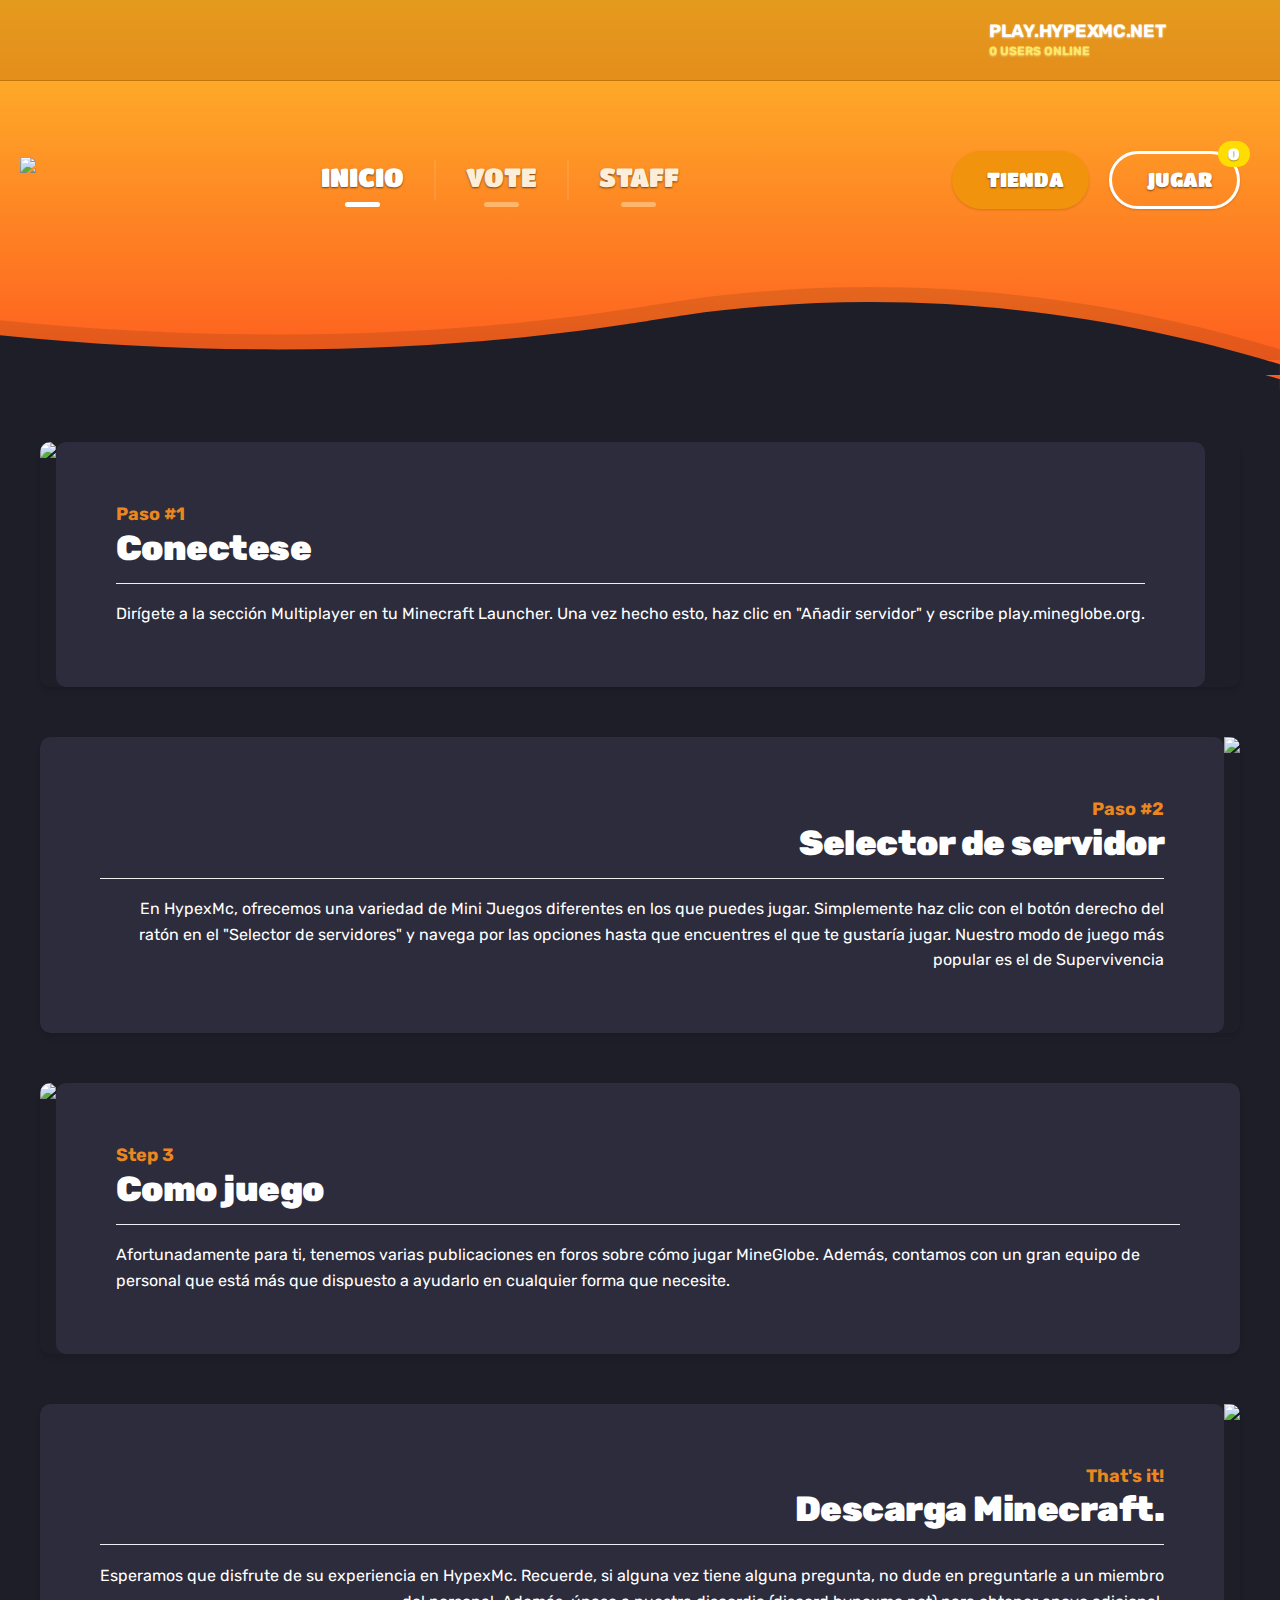
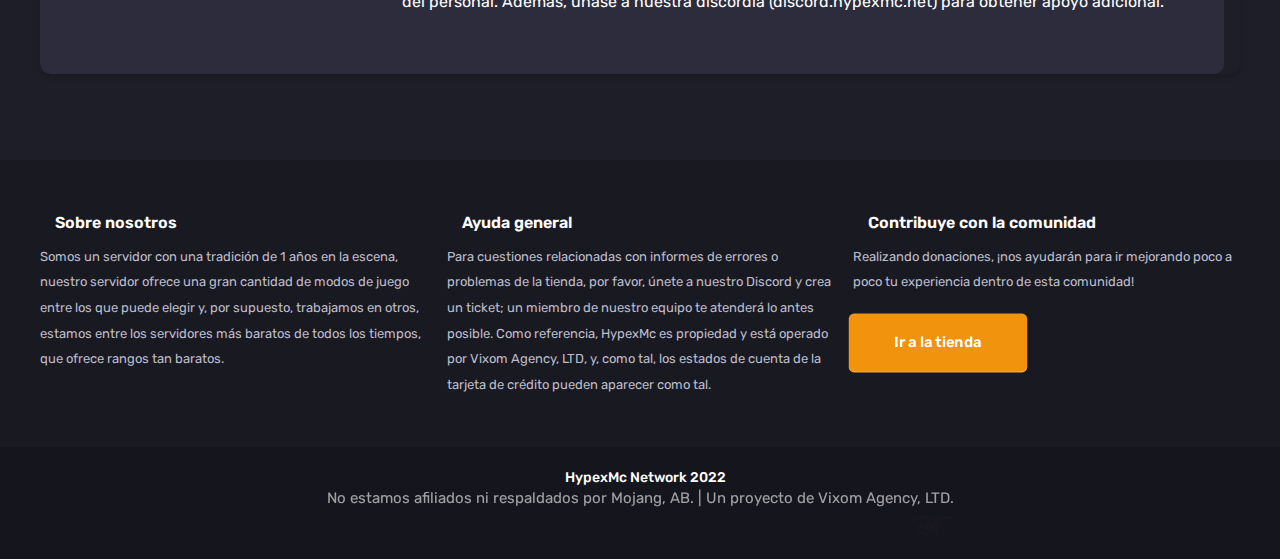
==== play/play.html @ 7eb39eec "Add files via upload" ====
<!DOCTYPE html>
<html lang="en">
<head>

    <title>Play</title>
    <meta charset="utf-8" />
    <meta http-equiv="X-UA-Compatible" content="IE=edge" />
    <meta name="HandheldFriendly" content="True" />
    <link rel="icon" href="https://mineglobe.org/favicon.png" type="image/png" />
    <meta name="viewport" content="width=device-width, initial-scale=1.0" />
    <link rel="preconnect" href="https://fonts.googleapis.com">
    <link rel="preconnect" href="https://fonts.gstatic.com" crossorigin>
    <link href="https://fonts.googleapis.com/css2?family=Titan+One&display=swap" rel="stylesheet">
    <link rel="stylesheet" href="https://cdnjs.cloudflare.com/ajax/libs/font-awesome/6.0.0-beta3/css/all.min.css" integrity="sha512-Fo3rlrZj/k7ujTnHg4CGR2D7kSs0v4LLanw2qksYuRlEzO+tcaEPQogQ0KaoGN26/zrn20ImR1DfuLWnOo7aBA==" crossorigin="anonymous" referrerpolicy="no-referrer" />
    <link href="https://fonts.googleapis.com/css2?family=Rubik:ital,wght@0,300;0,400;0,500;0,600;0,700;0,800;0,900;1,300;1,400;1,500;1,600;1,700;1,800;1,900&display=swap" rel="stylesheet">
    <link rel="stylesheet" href="https://cdnjs.cloudflare.com/ajax/libs/MaterialDesign-Webfont/6.4.95/css/materialdesignicons.min.css" integrity="sha512-RJM8wxxnhWj3XFj27wTSVh6GEPnKuRn4M7O8x/Rq5iCPwKn9UAZnsBLCvc/zS3LbKYD7h54X8GyS9fIxHJEhNw==" crossorigin="anonymous" referrerpolicy="no-referrer" />
    <link rel="stylesheet" type="text/css" href="/assets/built/screen.css?v=45f30f258a" />
    <link rel="stylesheet" type="text/css" href="/assets/built/theme.css?v=45f30f258a" />
    <link rel="icon" href="/favicon.png" type="image/png" />
    <link rel="canonical" href="https://mineglobe.org/play/" />
    <meta name="referrer" content="no-referrer-when-downgrade" />
    
    <meta property="og:site_name" content="MineGlobe" />
    <meta property="og:type" content="website" />
    <meta property="og:title" content="Play" />
    <meta property="og:description" content="Step 1             Connecting                              Head over to the Multiplayer section on your Minecraft Launcher. When done, click &#x27;Add Server&#x27; and type in play.mineglobe.org then click enter and you should in our hub!                                                                                      Step 2             Server Selector                              On MineGlobe, we offer a variety of different realms you can play on." />
    <meta property="og:url" content="https://mineglobe.org/play/" />
    <meta property="og:image" content="https://mineglobe.org/content/images/2021/12/Mineglobe-Christmas-DC-banner-1.jpg" />
    <meta property="article:published_time" content="2021-11-29T22:37:56.000Z" />
    <meta property="article:modified_time" content="2021-11-30T15:04:38.000Z" />
    <meta property="article:publisher" content="https://www.facebook.com/ghost" />
    <meta name="twitter:card" content="summary_large_image" />
    <meta name="twitter:title" content="Play" />
    <meta name="twitter:description" content="Step 1             Connecting                              Head over to the Multiplayer section on your Minecraft Launcher. When done, click &#x27;Add Server&#x27; and type in play.mineglobe.org then click enter and you should in our hub!                                                                                      Step 2             Server Selector                              On MineGlobe, we offer a variety of different realms you can play on." />
    <meta name="twitter:url" content="https://mineglobe.org/play/" />
    <meta name="twitter:image" content="https://mineglobe.org/content/images/2021/12/Mineglobe-Christmas-DC-banner.jpg" />
    <meta name="twitter:label1" content="Written by" />
    <meta name="twitter:data1" content="MineGlobe" />
    <meta name="twitter:site" content="@MineGlobeOrg" />
    <meta property="og:image:width" content="960" />
    <meta property="og:image:height" content="540" />
    
    <script type="application/ld+json">
{
    "@context": "https://schema.org",
    "@type": "Article",
    "publisher": {
        "@type": "Organization",
        "name": "MineGlobe",
        "url": "https://mineglobe.org/",
        "logo": {
            "@type": "ImageObject",
            "url": "https://mineglobe.org/content/images/2021/09/MineGlobe-1.png",
            "width": 60,
            "height": 60
        }
    },
    "author": {
        "@type": "Person",
        "name": "MineGlobe",
        "image": {
            "@type": "ImageObject",
            "url": "https://mineglobe.org/content/images/2021/09/MineGlobe-4.png",
            "width": 2000,
            "height": 2000
        },
        "url": "https://mineglobe.org/author/mineglobe/",
        "sameAs": []
    },
    "headline": "Play",
    "url": "https://mineglobe.org/play/",
    "datePublished": "2021-11-29T22:37:56.000Z",
    "dateModified": "2021-11-30T15:04:38.000Z",
    "description": " Step 1 Connecting\nHead over to the Multiplayer section on your Minecraft Launcher. When done,\nclick &#x27;Add Server&#x27; and type in play.mineglobe.org then click enter and you\nshould in our hub! \n\nStep 2 Server Selector\nOn MineGlobe, we offer a variety of different realms you can play on. Simple\nright click on the &#x27;Server Selector&#x27; and navigate the options till you find out\nwhich you would like to play. Our most popular gamemode is our Earth Survival -\nI highly recommend it! \n\nStep 3 How do I play\nLuc",
    "mainEntityOfPage": {
        "@type": "WebPage",
        "@id": "https://mineglobe.org/"
    }
}
    </script>

    <meta name="generator" content="Ghost 4.15" />
    <link rel="alternate" type="application/rss+xml" title="MineGlobe" href="https://mineglobe.org/rss/" />
    
    <style>
@media only screen and (max-width: 768px) {
    .gh-nav > .nav {
        padding: 0px !important;
    }

    .gh-curve {
        bottom: -4px !important;
    }
    .staff-wrap .staff-members {
        grid-template-columns: repeat(1,minmax(0,1fr))!important;
    }
    .vote-wrap {
        flex-direction: column!important;
    }
    .vote-left {
        width: 100%!important;
        margin-bottom: 20px!important;
    }
    .vote-alert {
        margin-bottom: 20px !important;
    }
    .vote-right {
        flex-direction: column!important;
    }
    .vote-alert {
        flex-basis: 0!important;
    }
    .vote-right > a {
        display: block!important;
        width: 100%!important;
        margin: 0px !important;
    }
}
.fab.fa-tiktok {
    font-size: 25px;
    position: relative;
    top: -2px;
}
.badge.manager {
    background: #f5392f !important;
}
.badge.owner {
    background: #af0000 !important;
}
.badge.helper {
    background: #f5392f !important;
}
.badge.developer {
    background: #0089bb !important;
}
.vote-alert {
    flex-basis: 100%;
    background: #0089bb14;
    padding: 25px;
    border-radius: 10px;
    color: #0089bb;
    font-weight: bold;
    font-size: 13px;
    box-shadow: 0 4px 6px -1px rgb(0 0 0 / 10%), 0 2px 4px -1px rgb(0 0 0 / 6%);
    margin-bottom: -30px;
    text-align: center;
    border: 2px solid #0089bb45 !important;
}
.vote-right {
    flex-wrap: wrap;
}
.vote-text {
    box-shadow: 0 4px 6px -1px rgb(0 0 0 / 10%), 0 2px 4px -1px rgb(0 0 0 / 6%);
}
.post-card-byline-content span a {
    color: black !important;
}
</style>
<!-- Global site tag (gtag.js) - Google Analytics -->
<script async src="https://www.googletagmanager.com/gtag/js?id=UA-158791694-1"></script>
<script>
  window.dataLayer = window.dataLayer || [];
  function gtag(){dataLayer.push(arguments);}
  gtag('js', new Date());

  gtag('config', 'UA-158791694-1');
</script><style>:root {--ghost-accent-color: #ffaa2b;}</style>
</head>
<body class="page-template page-play">
<div class="viewport">

    <header id="gh-header" class="gh-header">
        <div class="top-bar">
            <div class="inner">
                <div class="left socials">
                    <div id="copy" class="play-wrap" data-clipboard-text="play.mineglobe.org">
                        <i class="mdi mdi-minecraft"></i>
                        <div class="text">
                            <h1>PLAY.HYPEXMC.NET</h1>
                            <p><strong class="players">0</strong> USERS ONLINE</p>
                        </div>
                    </div>
                    <a href="https://twitter.com/MineGlobeOrg"><i class="mdi mdi-twitter"></i></a>
                    <a href="https://www.tiktok.com/@headedog"><i class="fab fa-tiktok"></i></a>
                </div>
            </div>
        </div>
        <nav class="gh-head-inner inner gh-container">
            <div class="gh-bottom">
                <div class="logo-wrap"><a href="/"><img class="floatIn" src="https://cdn.discordapp.com/attachments/915501580822933504/928827594579775539/xxxxx.png"></a></div>
                <div class="logo-spacer"></div>
                <div class="gh-nav">
                    <ul class="nav">
                        <li class="nav-home nav-current"><a href="https://hypexmc.net/">Inicio</a></li>
                        <li class="nav-vote"><a href="vote/vote.html">Vote</a></li>
                        <li class="nav-staff"><a href="staff/staff.html">Staff</a></li>
</ul>

                </div>
                <div class="gh-nav-extras">
                    <a href="https://store.mineglobe.org/" class="store"><i class="mdi mdi-cart"></i> TIENDA</a>
                    <a href="#" class="play"><i class="mdi mdi-motion-play"></i> JUGAR <span class="players">0</span></a>
                </div>
            </div>
        </nav>
        <div class="gh-curve otherother">
            <svg xmlns="http://www.w3.org/2000/svg" xmlns:xlink="http://www.w3.org/1999/xlink" version="1.1" id="Layer_1" x="0px" y="0px" viewBox="0 0 1920.9 109.4" style="enable-background:new 0 0 1920.9 109.4;" xml:space="preserve">
                <path id="XMLID_17_" d="M939.6,76.2c38.2,5.8,54.2,8.9,87.5,13.6c353.5,49.8,660.6-2.9,893.9-73.8l0-16H0v59.8  C386,20.8,701.5,40.2,939.6,76.2z"/>
            </svg>
        </div>
        <div class="gh-curve other">
            <svg xmlns="http://www.w3.org/2000/svg" xmlns:xlink="http://www.w3.org/1999/xlink" version="1.1" id="Layer_1" x="0px" y="0px" viewBox="0 0 1920.9 109.4" style="enable-background:new 0 0 1920.9 109.4;" xml:space="preserve">
                <path id="XMLID_17_" d="M939.6,76.2c38.2,5.8,54.2,8.9,87.5,13.6c353.5,49.8,660.6-2.9,893.9-73.8l0-16H0v59.8  C386,20.8,701.5,40.2,939.6,76.2z"/>
            </svg>
        </div>
        <div class="gh-curve">
            <svg xmlns="http://www.w3.org/2000/svg" xmlns:xlink="http://www.w3.org/1999/xlink" version="1.1" id="Layer_1" x="0px" y="0px" viewBox="0 0 1920.9 109.4" style="enable-background:new 0 0 1920.9 109.4;" xml:space="preserve">
                <path id="XMLID_17_" d="M939.6,76.2c38.2,5.8,54.2,8.9,87.5,13.6c353.5,49.8,660.6-2.9,893.9-73.8l0-16H0v59.8  C386,20.8,701.5,40.2,939.6,76.2z"/>
            </svg>
        </div>
    </header>

    <main>
        



<article class="article post no-image page">

    <header class="article-header gh-canvas">
    </header>

    <section class="gh-content gh-canvas">

        <h1 class="article-title">Play</h1>

        <!--kg-card-begin: html--><div class="step-wrap">
    <div class="step-section">
        <div class="step-image">
            <img src="https://cdn.vox-cdn.com/thumbor/_n1jODtU4MKAU6VJmMta_WK9BZA=/0x0:1920x1080/1200x675/filters:focal(807x387:1113x693)/cdn.vox-cdn.com/uploads/chorus_image/image/65650200/jbareham_191158_ply0958_decade_minecraft.0.jpg">
        </div>
        <div class="step-wrap">
            <strong>Paso #1</strong>
            <h1>Conectese</h1>
            <p>
                Dirígete a la sección Multiplayer en tu Minecraft Launcher. Una vez hecho esto, haz clic en "Añadir servidor" y escribe play.mineglobe.org.

            </p>
        </div>
    </div>
    <div class="step-section">
        <div class="step-image">
            <img src="https://cdn.vox-cdn.com/thumbor/_n1jODtU4MKAU6VJmMta_WK9BZA=/0x0:1920x1080/1200x675/filters:focal(807x387:1113x693)/cdn.vox-cdn.com/uploads/chorus_image/image/65650200/jbareham_191158_ply0958_decade_minecraft.0.jpg">
        </div>
        <div class="step-wrap">
            <strong>Paso #2</strong>
            <h1>Selector de servidor</h1>
            <p>
                En HypexMc, ofrecemos una variedad de Mini Juegos diferentes en los que puedes jugar. Simplemente haz clic con el botón derecho del ratón en el "Selector de servidores" y navega por las opciones hasta que encuentres el que te gustaría jugar. Nuestro modo de juego más popular es el de Supervivencia 

            </p>
        </div>
    </div>
    <div class="step-section">
        <div class="step-image">
            <img src="https://cdn.vox-cdn.com/thumbor/_n1jODtU4MKAU6VJmMta_WK9BZA=/0x0:1920x1080/1200x675/filters:focal(807x387:1113x693)/cdn.vox-cdn.com/uploads/chorus_image/image/65650200/jbareham_191158_ply0958_decade_minecraft.0.jpg">
        </div>
        <div class="step-wrap">
            <strong>Step 3</strong>
            <h1>Como juego</h1>
            <p>
                Afortunadamente para ti, tenemos varias publicaciones en foros sobre cómo jugar MineGlobe. Además, contamos con un gran equipo de personal que está más que dispuesto a ayudarlo en cualquier forma que necesite.

            </p>
        </div>
    </div>
    <div class="step-section">
        <div class="step-image">
            <img src="https://cdn.vox-cdn.com/thumbor/_n1jODtU4MKAU6VJmMta_WK9BZA=/0x0:1920x1080/1200x675/filters:focal(807x387:1113x693)/cdn.vox-cdn.com/uploads/chorus_image/image/65650200/jbareham_191158_ply0958_decade_minecraft.0.jpg">
        </div>
        <div class="step-wrap">
            <strong>That's it!</strong>
            <h1>Descarga Minecraft.</h1>
            <p>
                Esperamos que disfrute de su experiencia en HypexMc. Recuerde, si alguna vez tiene alguna pregunta, no dude en preguntarle a un miembro del personal. Además, únase a nuestra discordia (discord.hypexmc.net) para obtener apoyo adicional.

            </p>
        </div>
    </div>
</div><!--kg-card-end: html-->

    </section>

</article>


    </main>

    <div id="foot">
        <div class="footer-middle">
            <div class="inner">
                <div class="col">
                    <div class="col-title"><i class="fas fa-fish"></i>Sobre nosotros</div>
                    <div class="col-text">
                        Somos un servidor con una tradición de 1 años en la escena, nuestro servidor ofrece una gran cantidad de modos de juego entre los que puede elegir y, por supuesto, trabajamos en otros, estamos entre los servidores más baratos de todos los tiempos, que ofrece rangos tan baratos.
                    </div>
                </div>
                <div class="col">
                    <div class="col-title"><i class="far fa-life-ring"></i>Ayuda general</div>
                    <div class="col-text">
                        Para cuestiones relacionadas con informes de errores o problemas de la tienda, por favor, únete a nuestro Discord y crea un ticket; un miembro de nuestro equipo te atenderá lo antes posible. Como referencia, HypexMc es propiedad y está operado por Vixom Agency, LTD, y, como tal, los estados de cuenta de la tarjeta de crédito pueden aparecer como tal.
                    </div>
                </div>
                <div class="col">
                    <div class="col-title"><i class="fas fa-shopping-basket"></i>Contribuye con la comunidad</div>
                    <div class="col-text">
                        Realizando donaciones, ¡nos ayudarán para ir mejorando poco a poco tu experiencia dentro de esta comunidad!
                        <a class="col-btn" href="https://tienda.hypexmc.net/"><img src="">Ir a la tienda</a>
                    </div>
                </div>
            </div>
        </div>
        <div class="foot-bottom">
            <div class="inner">
                <div class="left">
                    <p><i class="far fa-copyright"></i> HypexMc Network 2022</p>
                    <small>
                        No estamos afiliados ni respaldados por Mojang, AB. | Un proyecto de Vixom Agency, LTD.
                    </small>
                    <section class="watermark">
                        <a href="https://benjdzn.com/"><span id="benj"><svg version="1.1" id="Layer_1" xmlns="http://www.w3.org/2000/svg" xmlns:xlink="http://www.w3.org/1999/xlink" x="0px" y="0px" viewBox="0 0 107.2 53.9" style="enable-background:new 0 0 107.2 53.9;" xml:space="preserve"><style type="text/css">.st0{fill:#231F20;}</style><g id="XMLID_2_"><path id="XMLID_7_" class="st0" d="M38.8,32.2c0.9-1.7,1.8-3.9,1.3-5.9c-0.5-1.7-2-2.6-3.7-2.9c0.8-0.4,1.6-0.9,2.4-1.4c2.8-1.8,5.4-3.8,7.9-6c2.3-2.1,5.1-4.6,5-7.9c-0.1-3.3-3-5.7-6.1-6.3c-3.4-0.8-7.2-0.3-10.6,0.2c-7.1,1.2-13.9,4-20.3,7.3c-3.2,1.6-6.4,3.4-9.2,5.7C3,16.9,0.2,20,0,23.3c-0.1,0.9,1.1,1.2,1.7,0.7c1-0.8,1.8-1.8,2.7-2.7c0.9-0.9,1.8-1.9,2.8-2.7c2.2-1.7,4.5-3.2,6.9-4.6c5.3-2.9,10.9-5.5,16.8-7.1c0.5-0.1,0.9-0.2,1.4-0.4c-0.5,0.9-1,1.8-1.3,2.6c-0.7,1.7-1.5,3.4-2.1,5.2c-1.3,3.6-2.5,7.2-3.5,10.8c0,0.2-0.1,0.3-0.1,0.5c-3.7,1.5-7.5,3.6-10.3,6.3c-0.9,0.9,0.2,2.1,1.3,1.6c2.2-1,4.3-2.1,6.5-3c0.4-0.2,0.9-0.4,1.3-0.5c-0.5,2-1,3.9-1.4,5.9c-0.4,1.8-0.8,3.7-1,5.5c-0.2,1.2-0.4,2.5-0.5,3.8c-0.5,0.4-1,0.7-1.5,1.1c-1.8,1.3-3.9,2.2-5.7,3.5c-0.6,0.4-0.2,1.3,0.5,1.1c2.5-0.6,5-1.8,7.3-3.1c0.2,0,0.3-0.1,0.4-0.2c1.1-0.7,2.2-1.3,3.3-2c3.5-2.3,6.8-5.1,9.6-8.3C36.4,35.7,37.8,34,38.8,32.2z M32.5,15.9c0.7-1.7,1.3-3.5,1.9-5.2c0.5-1.4,1.1-3.2,1.2-4.8c1.5-0.2,2.9-0.4,4.4-0.5c2.2-0.1,6.4-0.4,7.4,2.2c0.9,2.2-2.6,4.7-4,5.9c-2.1,1.9-4.3,3.7-6.7,5.3c-2.2,1.6-4.5,3-6.9,4.4C30.8,20.7,31.6,18.3,32.5,15.9z M25.1,42.1c-0.5,0.4-1,0.8-1.5,1.2c0.1-0.3,0.2-0.5,0.3-0.8c0.6-1.7,1.1-3.5,1.7-5.3c0.8-2.9,1.7-5.7,2.6-8.6c0.5-0.1,0.9-0.3,1.4-0.4c1.1-0.3,2.2-0.6,3.3-0.9c0.7-0.2,2.9-0.6,3.4,0.2c0.1,0.2-0.5,1.7-0.6,2.1c-0.4,1-1,2-1.6,2.8C31.6,36.1,28.4,39.3,25.1,42.1z"></path><path id="XMLID_4_" class="st0" d="M105.7,4.5c-0.2,0-0.4-0.1-0.6-0.1c0,0,0,0,0,0c0,0,0,0-0.1,0c-8-1-16-0.1-24,1.3c0.2-1.7,0.3-3.3,0.3-5c0-0.8-1.2-1-1.4-0.2c-0.5,1.9-1,3.8-1.5,5.6c-0.6,0.1-1.1,0.2-1.7,0.3c-4.7,0.9-9.5,2-14.3,2.1c-1.6,0-4.8,0.4-5.1-1.8c-0.2-1.9,1.7-3.6,2.9-4.8c0.3-0.3-0.1-0.8-0.5-0.6c-1.9,0.9-3.6,1.9-4.6,3.8c-0.8,1.7-0.7,3.8,0.6,5.2c1.7,1.9,4.8,2,7.1,2c2.8,0.1,5.6-0.4,8.4-0.8c1.9-0.3,3.9-0.7,5.8-1c-0.3,0.9-0.5,1.7-0.8,2.6c-1.3,4.3-2.9,8.5-4.3,12.8c-0.1,0.2-0.1,0.4-0.2,0.6c-0.1-0.5-0.1-1-0.3-1.5c-0.1-0.6-1-0.6-1.2,0c-0.2,0.6-0.3,1.3-0.5,1.9c-0.3,0.9-0.7,1.6-1.1,2.5c-0.5,0.9-0.9,2-1.7,2.7c-0.7,0.7-1.1,0.4-1.2-0.6c-0.1-1,0.3-2.2,0.5-3.1c1.2-4.2,3.4-8.1,4.2-12.5c0.2-1.1-0.5-2.4-1.8-2.3c-4.5,0.3-6.9,4.2-9.1,7.6c-0.2,0.4-0.5,0.7-0.7,1.1c0.6-1.9,1.2-3.8,1.7-5.6c0.6-2-2.5-3.4-3.5-1.5c-2.3,4.2-4.3,8.4-6.5,12.6c-0.5,1-3.7,7-5.5,5.9c1.7-1.8,3.1-3.9,4.3-6.1c1.2-2.3,3-5,3.2-7.6c0.3-3.2-3-5-5.7-3.6c-2.6,1.2-4.1,4.4-5.1,6.9c-1.1,2.6-1.7,5.7-1.4,8.6c0.1,1.1,0.4,2.3,1,3.3c-1,1-2.2,2-3.5,2.7c-0.5,0.3-0.1,1,0.4,0.8c1.4-0.6,2.7-1.4,3.9-2.3c0.6,0.6,1.2,1,2.1,1.3c2.4,0.7,4.7-0.9,6.2-2.7c0.6-0.7,1.2-1.4,1.7-2.2c-0.1,0.7-0.2,1.4-0.3,2.1c-0.1,0.9,0.8,1.7,1.6,1.8c1,0.1,1.7-0.4,2-1.3c1.6-3.7,3.9-7.3,6.1-10.7c1-1.6,2-3.2,3.2-4.7c0.3-0.3,0.5-0.6,0.8-0.9c-0.6,1.7-1.3,3.3-2,5c-1.1,2.7-2.5,6.3-1.7,9.3c0.9,3,4.4,4.1,6.6,1.7c0.1-0.2,0.3-0.3,0.4-0.5c-0.5,1.6-0.9,3.1-1.3,4.7c0,0,0-0.1-0.1-0.1c-2.3-4-6.8-3.1-10.3-1.6c-4.3,1.8-8.6,3.7-12.8,5.5c-1.6,0.7-3.6,1.6-5.4,0.9c-1.5-0.7-1.5-3.1-2-4.5c-0.4-0.9-1.4-1.1-2-0.3c-2.7,3.5-0.6,8.1,3.6,9.1c2.1,0.5,4.3,0,6.3-0.8c2.2-0.9,4.4-1.9,6.5-2.8c2.1-0.9,4.2-1.8,6.3-2.7c1.3-0.6,4-2.2,5.5-1.5c1.3,0.6,1.4,3.2,1.6,4.3c0.4,2.4,0.5,4.8,0.3,7.1c-0.1,1.1,1,2.1,2.1,2.1c1.3,0,2-1,2.2-2.1c1.1-8.7,3.8-17.1,6.3-25.5c1.6-5.3,3.2-10.8,4.2-16.3c3.1-0.5,6.1-1,9.2-1.4c-1.6,1.2-2.9,2.6-3.3,4.3c-0.2,0.8,0.6,1.9,1.5,1.5c1.4-0.5,2.5-1.5,3.8-2.2c1.3-0.8,2.8-1.6,4.3-2.1c2.9-1.2,6.1-1.6,9.2-1.4C107.5,8.9,108.1,4.8,105.7,4.5z M44.8,28c0.4-2.3,1.2-4.4,2.5-6.3c0.4-0.6,1.1-1.9,1.8-2.1c1-0.3,0.4,1.2,0.3,1.6c-0.6,2-1.4,4-2.3,5.9c-0.7,1.5-1.5,3-2.5,4.4C44.5,30.3,44.6,29,44.8,28z"></path><path id="XMLID_3_" class="st0" d="M77.3,32.4c-0.5,0-1,0.2-1.3,0.5c-0.3,0.3-0.6,0.8-0.6,1.3c0,0.5,0.2,1,0.5,1.3c0.4,0.3,0.8,0.5,1.3,0.6c0.5,0,1-0.2,1.3-0.5c0.3-0.3,0.6-0.8,0.6-1.3c0-0.5-0.2-1-0.5-1.3C78.3,32.7,77.8,32.4,77.3,32.4z"></path></g></svg></span></a>
                    </section>
                </div>
                <div class="right">
                    <small>Designed By</small>
                    <p><a href="https://benjdzn.com">Benj</a></p>
                </div>
                <div class="end">
                    <a href="https://alerium.io/" target="_blank">
                        <img src="https://i.imgur.com/We3MupK.png">
                    </a>
                </div>
            </div>
        </div>
    </div>

</div>


<script
    src="https://code.jquery.com/jquery-3.5.1.min.js"
    integrity="sha256-9/aliU8dGd2tb6OSsuzixeV4y/faTqgFtohetphbbj0="
    crossorigin="anonymous">
</script>
<script>
$(document).ready(function () {
setTimeout(function() { $('.logo-wrap img').removeClass('floatIn').addClass('float'); }, 1000);
    
    // Mobile Menu Trigger
    $('.gh-burger').click(function () {
        $('body').toggleClass('gh-head-open');
    });
    // FitVids - Makes video embeds responsive
    $(".gh-content").fitVids();
});
// @path-json can be an object or an array, the first will be loaded directly, the object from the array will be random selected
/* tsParticles.loadJSON(@dom-id, @path-json, @callback (optional)); */

tsParticles.load("tsparticles", { preset: "stars" });

             var server = 'play.mineglobe.org';
             var serverPort = '25565';
             var discord = '759857332749336597';
            !function(e){if("object"==typeof exports&&"undefined"!=typeof module)module.exports=e();else if("function"==typeof define&&define.amd)define([],e);else{var t;t="undefined"!=typeof window?window:"undefined"!=typeof global?global:"undefined"!=typeof self?self:this,t.Clipboard=e()}}(function(){var e,t,n;return function e(t,n,i){function o(a,c){if(!n[a]){if(!t[a]){var l="function"==typeof require&&require;if(!c&&l)return l(a,!0);if(r)return r(a,!0);var s=new Error("Cannot find module '"+a+"'");throw s.code="MODULE_NOT_FOUND",s}var u=n[a]={exports:{}};t[a][0].call(u.exports,function(e){var n=t[a][1][e];return o(n?n:e)},u,u.exports,e,t,n,i)}return n[a].exports}for(var r="function"==typeof require&&require,a=0;a<i.length;a++)o(i[a]);return o}({1:[function(e,t,n){function i(e,t){for(;e&&e!==document;){if(e.matches(t))return e;e=e.parentNode}}if(Element&&!Element.prototype.matches){var o=Element.prototype;o.matches=o.matchesSelector||o.mozMatchesSelector||o.msMatchesSelector||o.oMatchesSelector||o.webkitMatchesSelector}t.exports=i},{}],2:[function(e,t,n){function i(e,t,n,i,r){var a=o.apply(this,arguments);return e.addEventListener(n,a,r),{destroy:function(){e.removeEventListener(n,a,r)}}}function o(e,t,n,i){return function(n){n.delegateTarget=r(n.target,t),n.delegateTarget&&i.call(e,n)}}var r=e("./closest");t.exports=i},{"./closest":1}],3:[function(e,t,n){n.node=function(e){return void 0!==e&&e instanceof HTMLElement&&1===e.nodeType},n.nodeList=function(e){var t=Object.prototype.toString.call(e);return void 0!==e&&("[object NodeList]"===t||"[object HTMLCollection]"===t)&&"length"in e&&(0===e.length||n.node(e[0]))},n.string=function(e){return"string"==typeof e||e instanceof String},n.fn=function(e){var t=Object.prototype.toString.call(e);return"[object Function]"===t}},{}],4:[function(e,t,n){function i(e,t,n){if(!e&&!t&&!n)throw new Error("Missing required arguments");if(!c.string(t))throw new TypeError("Second argument must be a String");if(!c.fn(n))throw new TypeError("Third argument must be a Function");if(c.node(e))return o(e,t,n);if(c.nodeList(e))return r(e,t,n);if(c.string(e))return a(e,t,n);throw new TypeError("First argument must be a String, HTMLElement, HTMLCollection, or NodeList")}function o(e,t,n){return e.addEventListener(t,n),{destroy:function(){e.removeEventListener(t,n)}}}function r(e,t,n){return Array.prototype.forEach.call(e,function(e){e.addEventListener(t,n)}),{destroy:function(){Array.prototype.forEach.call(e,function(e){e.removeEventListener(t,n)})}}}function a(e,t,n){return l(document.body,e,t,n)}var c=e("./is"),l=e("delegate");t.exports=i},{"./is":3,delegate:2}],5:[function(e,t,n){function i(e){var t;if("SELECT"===e.nodeName)e.focus(),t=e.value;else if("INPUT"===e.nodeName||"TEXTAREA"===e.nodeName)e.focus(),e.setSelectionRange(0,e.value.length),t=e.value;else{e.hasAttribute("contenteditable")&&e.focus();var n=window.getSelection(),i=document.createRange();i.selectNodeContents(e),n.removeAllRanges(),n.addRange(i),t=n.toString()}return t}t.exports=i},{}],6:[function(e,t,n){function i(){}i.prototype={on:function(e,t,n){var i=this.e||(this.e={});return(i[e]||(i[e]=[])).push({fn:t,ctx:n}),this},once:function(e,t,n){function i(){o.off(e,i),t.apply(n,arguments)}var o=this;return i._=t,this.on(e,i,n)},emit:function(e){var t=[].slice.call(arguments,1),n=((this.e||(this.e={}))[e]||[]).slice(),i=0,o=n.length;for(i;i<o;i++)n[i].fn.apply(n[i].ctx,t);return this},off:function(e,t){var n=this.e||(this.e={}),i=n[e],o=[];if(i&&t)for(var r=0,a=i.length;r<a;r++)i[r].fn!==t&&i[r].fn._!==t&&o.push(i[r]);return o.length?n[e]=o:delete n[e],this}},t.exports=i},{}],7:[function(t,n,i){!function(o,r){if("function"==typeof e&&e.amd)e(["module","select"],r);else if("undefined"!=typeof i)r(n,t("select"));else{var a={exports:{}};r(a,o.select),o.clipboardAction=a.exports}}(this,function(e,t){"use strict";function n(e){return e&&e.__esModule?e:{default:e}}function i(e,t){if(!(e instanceof t))throw new TypeError("Cannot call a class as a function")}var o=n(t),r="function"==typeof Symbol&&"symbol"==typeof Symbol.iterator?function(e){return typeof e}:function(e){return e&&"function"==typeof Symbol&&e.constructor===Symbol&&e!==Symbol.prototype?"symbol":typeof e},a=function(){function e(e,t){for(var n=0;n<t.length;n++){var i=t[n];i.enumerable=i.enumerable||!1,i.configurable=!0,"value"in i&&(i.writable=!0),Object.defineProperty(e,i.key,i)}}return function(t,n,i){return n&&e(t.prototype,n),i&&e(t,i),t}}(),c=function(){function e(t){i(this,e),this.resolveOptions(t),this.initSelection()}return a(e,[{key:"resolveOptions",value:function e(){var t=arguments.length>0&&void 0!==arguments[0]?arguments[0]:{};this.action=t.action,this.emitter=t.emitter,this.target=t.target,this.text=t.text,this.trigger=t.trigger,this.selectedText=""}},{key:"initSelection",value:function e(){this.text?this.selectFake():this.target&&this.selectTarget()}},{key:"selectFake",value:function e(){var t=this,n="rtl"==document.documentElement.getAttribute("dir");this.removeFake(),this.fakeHandlerCallback=function(){return t.removeFake()},this.fakeHandler=document.body.addEventListener("click",this.fakeHandlerCallback)||!0,this.fakeElem=document.createElement("textarea"),this.fakeElem.style.fontSize="12pt",this.fakeElem.style.border="0",this.fakeElem.style.padding="0",this.fakeElem.style.margin="0",this.fakeElem.style.position="absolute",this.fakeElem.style[n?"right":"left"]="-9999px";var i=window.pageYOffset||document.documentElement.scrollTop;this.fakeElem.addEventListener("focus",window.scrollTo(0,i)),this.fakeElem.style.top=i+"px",this.fakeElem.setAttribute("readonly",""),this.fakeElem.value=this.text,document.body.appendChild(this.fakeElem),this.selectedText=(0,o.default)(this.fakeElem),this.copyText()}},{key:"removeFake",value:function e(){this.fakeHandler&&(document.body.removeEventListener("click",this.fakeHandlerCallback),this.fakeHandler=null,this.fakeHandlerCallback=null),this.fakeElem&&(document.body.removeChild(this.fakeElem),this.fakeElem=null)}},{key:"selectTarget",value:function e(){this.selectedText=(0,o.default)(this.target),this.copyText()}},{key:"copyText",value:function e(){var t=void 0;try{t=document.execCommand(this.action)}catch(e){t=!1}this.handleResult(t)}},{key:"handleResult",value:function e(t){this.emitter.emit(t?"success":"error",{action:this.action,text:this.selectedText,trigger:this.trigger,clearSelection:this.clearSelection.bind(this)})}},{key:"clearSelection",value:function e(){this.target&&this.target.blur(),window.getSelection().removeAllRanges()}},{key:"destroy",value:function e(){this.removeFake()}},{key:"action",set:function e(){var t=arguments.length>0&&void 0!==arguments[0]?arguments[0]:"copy";if(this._action=t,"copy"!==this._action&&"cut"!==this._action)throw new Error('Invalid "action" value, use either "copy" or "cut"')},get:function e(){return this._action}},{key:"target",set:function e(t){if(void 0!==t){if(!t||"object"!==("undefined"==typeof t?"undefined":r(t))||1!==t.nodeType)throw new Error('Invalid "target" value, use a valid Element');if("copy"===this.action&&t.hasAttribute("disabled"))throw new Error('Invalid "target" attribute. Please use "readonly" instead of "disabled" attribute');if("cut"===this.action&&(t.hasAttribute("readonly")||t.hasAttribute("disabled")))throw new Error('Invalid "target" attribute. You can\'t cut text from elements with "readonly" or "disabled" attributes');this._target=t}},get:function e(){return this._target}}]),e}();e.exports=c})},{select:5}],8:[function(t,n,i){!function(o,r){if("function"==typeof e&&e.amd)e(["module","./clipboard-action","tiny-emitter","good-listener"],r);else if("undefined"!=typeof i)r(n,t("./clipboard-action"),t("tiny-emitter"),t("good-listener"));else{var a={exports:{}};r(a,o.clipboardAction,o.tinyEmitter,o.goodListener),o.clipboard=a.exports}}(this,function(e,t,n,i){"use strict";function o(e){return e&&e.__esModule?e:{default:e}}function r(e,t){if(!(e instanceof t))throw new TypeError("Cannot call a class as a function")}function a(e,t){if(!e)throw new ReferenceError("this hasn't been initialised - super() hasn't been called");return!t||"object"!=typeof t&&"function"!=typeof t?e:t}function c(e,t){if("function"!=typeof t&&null!==t)throw new TypeError("Super expression must either be null or a function, not "+typeof t);e.prototype=Object.create(t&&t.prototype,{constructor:{value:e,enumerable:!1,writable:!0,configurable:!0}}),t&&(Object.setPrototypeOf?Object.setPrototypeOf(e,t):e.__proto__=t)}function l(e,t){var n="data-clipboard-"+e;if(t.hasAttribute(n))return t.getAttribute(n)}var s=o(t),u=o(n),f=o(i),d=function(){function e(e,t){for(var n=0;n<t.length;n++){var i=t[n];i.enumerable=i.enumerable||!1,i.configurable=!0,"value"in i&&(i.writable=!0),Object.defineProperty(e,i.key,i)}}return function(t,n,i){return n&&e(t.prototype,n),i&&e(t,i),t}}(),h=function(e){function t(e,n){r(this,t);var i=a(this,(t.__proto__||Object.getPrototypeOf(t)).call(this));return i.resolveOptions(n),i.listenClick(e),i}return c(t,e),d(t,[{key:"resolveOptions",value:function e(){var t=arguments.length>0&&void 0!==arguments[0]?arguments[0]:{};this.action="function"==typeof t.action?t.action:this.defaultAction,this.target="function"==typeof t.target?t.target:this.defaultTarget,this.text="function"==typeof t.text?t.text:this.defaultText}},{key:"listenClick",value:function e(t){var n=this;this.listener=(0,f.default)(t,"click",function(e){return n.onClick(e)})}},{key:"onClick",value:function e(t){var n=t.delegateTarget||t.currentTarget;this.clipboardAction&&(this.clipboardAction=null),this.clipboardAction=new s.default({action:this.action(n),target:this.target(n),text:this.text(n),trigger:n,emitter:this})}},{key:"defaultAction",value:function e(t){return l("action",t)}},{key:"defaultTarget",value:function e(t){var n=l("target",t);if(n)return document.querySelector(n)}},{key:"defaultText",value:function e(t){return l("text",t)}},{key:"destroy",value:function e(){this.listener.destroy(),this.clipboardAction&&(this.clipboardAction.destroy(),this.clipboardAction=null)}}]),t}(u.default);e.exports=h})},{"./clipboard-action":7,"good-listener":4,"tiny-emitter":6}]},{},[8])(8)});
            
            (function(){'use strict';var SyfaroAPI,MinecraftAPI,baseURL;baseURL='https://mcapi.us';SyfaroAPI=(function(){function SyfaroAPI(){}
            SyfaroAPI.prototype.queryString=function(params){var str,p;str=[];for(p in params){if(params[p]===undefined){continue}
            if(params.hasOwnProperty(p)){str.push(encodeURIComponent(p)+'='+encodeURIComponent(params[p]))}}
            return'?'+str.join('&')};SyfaroAPI.prototype.loadJSON=function(endpoint,params,callback){var xhr,url;if(typeof(params)==='function'){callback=params;params={}}
            params=this.queryString(params);url=baseURL+endpoint+params;xhr=new XMLHttpRequest();xhr.onerror=function(){callback(!0)};xhr.onload=function(){var data;try{data=JSON.parse(xhr.responseText)}catch(e){return callback(e)}
            if(data.status==='error'){return callback(data.error)}
            callback(undefined,data)};xhr.open('GET',url,!0);xhr.send()};return SyfaroAPI}());MinecraftAPI=(function(){var api;function MinecraftAPI(){}
            api=new SyfaroAPI();MinecraftAPI.prototype.getServerStatus=function(ip,options,callback){if(typeof(options)==='function'){callback=options;options={}}
            options.ip=ip;api.loadJSON('/server/status',options,callback)};MinecraftAPI.prototype.getServerStatus=MinecraftAPI.prototype.getServerStatus;MinecraftAPI.prototype.getServerQuery=function(ip,options,callback){if(typeof(options)==='function'){callback=options;options={}}
            options.ip=ip;api.loadJSON('/server/query',options,callback)};MinecraftAPI.prototype.getServerQuery=MinecraftAPI.prototype.getServerQuery;return MinecraftAPI}());window.MinecraftAPI=new MinecraftAPI()}());
            
            if (server) {
                var copy = new Clipboard('#copy'); copy.on('success', function(e) {
                    $('#copy h1').text('IP COPIED');
                    setTimeout(function() { 
                        $('#copy h1').text('PLAY.MINEGLOBE.ORG');
                    }, 2500);
            
                });
                function minecraft() { 
                    MinecraftAPI.getServerStatus(server, {port: serverPort}, function (err, status) {
                        if (err) {
                            $('#copy .players').text('0');
                        } else {
                            $('#copy .players').text(status.players.now);
                            $('.play .players').text(status.players.now);
                        }
                    });
                }; setTimeout(minecraft, 1500);
            }
            
            if (discord) {
                $.get('https://discordapp.com/api/guilds/'+discord+'/embed.json', function(e){
                    var players = e['presence_count'];
                    $('#discord .players').text(players);
                });
            }
</script>



</body>
</html>
---- assets/built/screen.css ----
a,abbr,acronym,address,applet,article,aside,audio,big,blockquote,body,canvas,caption,cite,code,dd,del,details,dfn,div,dl,dt,em,embed,fieldset,figcaption,figure,footer,form,h1,h2,h3,h4,h5,h6,header,hgroup,html,iframe,img,ins,kbd,label,legend,li,mark,menu,nav,object,ol,output,p,pre,q,ruby,s,samp,section,small,span,strike,strong,sub,summary,sup,table,tbody,td,tfoot,th,thead,time,tr,tt,ul,var,video{
	margin:0;
	padding:0;
	border:0;
	font:inherit;
	font-size:100%;
	vertical-align:baseline
}
body{
	line-height:1
}
ol,ul{
	list-style:none
}
blockquote,q{
	quotes:none
}
blockquote:after,blockquote:before,q:after,q:before{
	content:"";
	content:none
}
img{
	display:block;
	max-width:100%;
	height:auto
}
html{
	box-sizing:border-box;
	font-family:sans-serif;
	-ms-text-size-adjust:100%;
	-webkit-text-size-adjust:100%
}
*,:after,:before{
	box-sizing:inherit
}
a{
	background-color:transparent
}
a:active,a:hover{
	outline:0
}
b,strong{
	font-weight:700
}
dfn,em,i{
	font-style:italic
}
h1{
	margin:.67em 0;
	font-size:2em
}
small{
	font-size:80%
}
sub,sup{
	position:relative;
	font-size:75%;
	line-height:0;
	vertical-align:baseline
}
sup{
	top:-.5em
}
sub{
	bottom:-.25em
}
img{
	border:0
}
svg:not(:root){
	overflow:hidden
}
mark{
	background-color:#fdffb6
}
code,kbd,pre,samp{
	font-family:monospace,monospace;
	font-size:1em
}
button,input,optgroup,select,textarea{
	margin:0;
	color:inherit;
	font:inherit
}
button{
	overflow:visible;
	border:none
}
button,select{
	text-transform:none
}
button,html input[type=button],input[type=reset],input[type=submit]{
	cursor:pointer;
	-webkit-appearance:button
}
button[disabled],html input[disabled]{
	cursor:default
}
button::-moz-focus-inner,input::-moz-focus-inner{
	padding:0;
	border:0
}
input{
	line-height:normal
}
input:focus{
	outline:none
}
input[type=checkbox],input[type=radio]{
	box-sizing:border-box;
	padding:0
}
input[type=number]::-webkit-inner-spin-button,input[type=number]::-webkit-outer-spin-button{
	height:auto
}
input[type=search]{
	box-sizing:content-box;
	-webkit-appearance:textfield
}
input[type=search]::-webkit-search-cancel-button,input[type=search]::-webkit-search-decoration{
	-webkit-appearance:none
}
legend{
	padding:0;
	border:0
}
textarea{
	overflow:auto
}
table{
	border-spacing:0;
	border-collapse:collapse
}
td,th{
	padding:0
}
html{
	font-size:62.5%;
	-webkit-tap-highlight-color:rgba(0,0,0,0)
}
body{
	color:#ffffff;
	font-family:-apple-system,BlinkMacSystemFont,Segoe UI,Roboto,Oxygen,Ubuntu,Cantarell,Open Sans,Helvetica Neue,sans-serif;
	font-size:1.6rem;
	line-height:1.6em;
	font-weight:400;
	font-style:normal;
	letter-spacing:0;
	text-rendering:optimizeLegibility;
	background:#fff;
	-webkit-font-smoothing:antialiased;
	-moz-osx-font-smoothing:grayscale;
	-moz-font-feature-settings:"liga" on
}
::-moz-selection{
	text-shadow:none;
	background:#ffcc00
}
::selection{
	text-shadow:none;
	background:#ffcc00
}
hr{
	position:relative;
	display:block;
	width:100%;
	margin:2.5em 0 3.5em;
	padding:0;
	height:1px;
	border:0;
	border-top:1px solid #f0f0f0
}
audio,canvas,iframe,img,svg,video{
	vertical-align:middle
}
fieldset{
	margin:0;
	padding:0;
	border:0
}
textarea{
	resize:vertical
}
::not(.gh-content) blockquote,::not(.gh-content) dl,::not(.gh-content) ol,::not(.gh-content) p,::not(.gh-content) ul{
	margin:0 0 1.5em
}
ol,ul{
	padding-left:1.3em;
	padding-right:1.5em
}
ol ol,ol ul,ul ol,ul ul{
	margin:.5em 0 1em
}
ul{
	list-style:disc
}
ol{
	list-style:decimal
}
ol,ul{
	max-width:100%
}
li{
	padding-left:.3em;
	line-height:1.6em
}
li+li{
	margin-top:.5em
}
dt{
	float:left;
	margin:0 20px 0 0;
	width:120px;
	color:#daf2fd;
	font-weight:500;
	text-align:right
}
dd{
	margin:0 0 5px;
	text-align:left
}
blockquote{
	margin:1.5em 0;
	padding:0 1.6em;
	border-left:#daf2fd
}
blockquote p{
	margin:.8em 0;
	font-size:1.2em;
	font-weight:300
}
blockquote small{
	display:inline-block;
	margin:.8em 0 .8em 1.5em;
	font-size:.9em;
	opacity:.8
}
blockquote small:before{
	content:"\2014 \00A0"
}
blockquote cite{
	font-weight:700
}
blockquote cite a{
	font-weight:400
}
a{
	color:#15171a;
	text-decoration:none
}
h1,h2,h3,h4,h5,h6{
	margin-top:0;
	line-height:1.15;
	font-weight:600;
	text-rendering:optimizeLegibility;
	letter-spacing:-.01em
}
h1{
	margin:0 0 .5em;
	font-size:4.8rem;
	font-weight:700;
	letter-spacing:-.015em
}
@media (max-width:600px){
	h1{
		font-size:2.8rem
}
}
h2{
	margin:1.5em 0 .5em;
	font-size:2.8rem;
	font-weight:700
}
@media (max-width:600px){
	h2{
		font-size:2.3rem
}
}
h3{
	margin:1.5em 0 .5em;
	font-size:2.4rem;
	font-weight:600
}
@media (max-width:600px){
	h3{
		font-size:1.7rem
}
}
h4{
	font-size:2.2rem
}
h4,h5{
	margin:1.5em 0 .5em
}
h5{
	font-size:2rem
}
h6{
	margin:1.5em 0 .5em;
	font-size:1.8rem
}
:root{
	--color-green:#a4d037;
	--color-yellow:#ffaa2b;
	--color-red:#f05230;
	--color-darkgrey:#15171a;
	--color-midgrey:#738a94;
	--color-lightgrey:#c5d2d9;
	--color-wash:#e5eff5;
	--color-darkmode:#151719;
	--font-sans-serif:-apple-system,BlinkMacSystemFont,"Segoe UI","Roboto","Oxygen","Ubuntu","Cantarell","Fira Sans","Droid Sans","Helvetica Neue",sans-serif;
	--font-serif:Georgia,Times,serif;
	--font-mono:Menlo,Courier,monospace
}
.viewport{
	display:flex;
	flex-direction:column;
	min-height:100vh
}
.outer{
	position:relative;
	padding:0 4vmin
}
.inner{
	margin:0 auto;
	max-width:1200px;
	width:100%
}
.site-header{
	position:relative;
	color:#fff;
	background:var(--ghost-accent-color)
}
.site-header-cover{
	position:absolute;
	top:0;
	right:0;
	bottom:0;
	left:0;
	width:100%;
	height:100%;
	-o-object-fit:cover;
	object-fit:cover
}
.site-header-content{
	position:relative;
	z-index:100;
	display:flex;
	flex-direction:column;
	justify-content:center;
	align-items:center;
	padding:6vw 3vw;
	min-height:200px;
	max-height:340px;
	text-align:center
}
.site-title{
	z-index:10;
	margin:0 0 .15em;
	padding:0
}
.site-logo{
	max-height:55px
}
.site-header-content p{
	z-index:10;
	max-width:600px;
	margin:0 auto;
	line-height:1.2em;
	opacity:.8
}
@media (max-width:600px){
	.site-header-content p{
		max-width:80vmin;
		font-size:1.8rem
}
}
.site-home-header{
	position:relative;
	z-index:1000;
	overflow:hidden
}
.site-header-content{
	padding:18vmin 4vmin;
	font-size:2.5rem;
	font-weight:400
}
.gh-head,.site-header-content{
	color:#fff;
	background:var(--ghost-accent-color)
}
.gh-head{
	padding:1vmin 4vmin;
	font-size:1.6rem;
	line-height:1.3em
}
.gh-head a{
	color:inherit;
	text-decoration:none
}
.gh-head-inner{
	display:grid;
	grid-gap:2.5vmin;
	grid-template-columns:auto auto 1fr;
	grid-auto-flow:row dense
}
.gh-head-brand{
	display:flex;
	align-items:center;
	height:40px;
	max-width:200px;
	text-align:center;
	word-break:break-all
}
.gh-head-logo{
	display:block;
	padding:10px 0;
	font-weight:700;
	font-size:2rem;
	line-height:1.2em;
	letter-spacing:-.02em
}
.gh-head-logo img{
	max-height:26px
}
.gh-head-menu{
	display:flex;
	align-items:center;
	font-weight:500
}
.gh-head-menu .nav{
	display:inline-flex;
	flex-wrap:wrap;
	align-items:center;
	list-style:none;
	margin:0;
	padding:0
}
.gh-head-menu .nav li{
	margin:0 2.5vmin 0 0;
	padding:0
}
.gh-head-menu .nav a{
	display:inline-block;
	padding:5px 0;
	opacity:.8
}
.gh-head-menu .nav a:hover{
	opacity:1
}
.gh-head-actions{
	display:flex;
	list-style:none;
	text-align:right
}
.gh-head-actions,.gh-head-actions-list{
	justify-content:flex-end;
	align-items:center
}
.gh-head-actions-list{
	display:inline-flex;
	flex-wrap:wrap
}
.gh-head-actions-list a:not([class]){
	display:inline-block;
	margin:0 0 0 1.5vmin;
	padding:5px 0
}
.gh-social{
	margin:0 1.5vmin 0 0
}
.gh-social a{
	opacity:.8
}
.gh-social a+a{
	margin-left:.8rem
}
.gh-social a:hover{
	opacity:1
}
.gh-social svg{
	height:22px;
	width:22px;
	fill:#fff
}
.gh-social-facebook svg{
	height:20px;
	width:20px
}
a.gh-head-button{
	display:block;
	padding:8px 15px;
	color:var(--color-darkgrey);
	font-weight:500;
	letter-spacing:-.015em;
	font-size:1.5rem;
	line-height:1em;
	background:#fff;
	border-radius:30px
}
.gh-burger{
	position:relative;
	display:none;
	cursor:pointer
}
.gh-burger-box{
	position:relative;
	display:flex;
	align-items:center;
	justify-content:center;
	width:33px;
	height:33px
}
.gh-burger-inner{
	width:100%;
	height:100%
}
.gh-burger-box:before{
	transition:transform .3s cubic-bezier(.2,.6,.3,1),width .3s cubic-bezier(.2,.6,.3,1)
}
.gh-burger-box:before,.gh-burger-inner:after,.gh-burger-inner:before{
	position:absolute;
	display:block;
	top:0;
	left:0;
	bottom:0;
	margin:auto;
	content:"";
	width:100%;
	height:1px;
	background:currentcolor;
	will-change:transform,width
}
.gh-burger-inner:after,.gh-burger-inner:before{
	transition:transform .25s cubic-bezier(.2,.7,.3,1),width .25s cubic-bezier(.2,.7,.3,1)
}
.gh-burger-inner:before{
	transform:translatey(-6px)
}
.gh-burger-inner:after{
	transform:translatey(6px)
}
body:not(.gh-head-open) .gh-burger:hover .gh-burger-inner:before{
	transform:translatey(-8px)
}
body:not(.gh-head-open) .gh-burger:hover .gh-burger-inner:after{
	transform:translatey(8px)
}
.gh-head-open .gh-burger-box:before{
	width:0;
	transform:translatex(19px);
	transition:transform .2s cubic-bezier(.2,.7,.3,1),width .2s cubic-bezier(.2,.7,.3,1)
}
.gh-head-open .gh-burger-inner:before{
	width:26px;
	transform:translatex(6px) rotate(135deg)
}
.gh-head-open .gh-burger-inner:after{
	width:26px;
	transform:translatex(6px) rotate(-135deg)
}
@media (max-width:900px){
	.gh-burger{
		display:inline-block
}
	#gh-head{
		transition:all .4s ease-out;
		overflow:hidden
}
	#gh-head .gh-head-inner{
		height:100%;
		grid-template-columns:1fr
}
	#gh-head .gh-head-brand{
		position:relative;
		z-index:10;
		grid-column-start:auto;
		max-width:none;
		display:flex;
		align-items:center;
		justify-content:space-between;
		-webkit-user-select:none;
		-moz-user-select:none;
		-ms-user-select:none;
		user-select:none
}
	.home-template #gh-head .gh-head-brand{
		justify-content:flex-end
}
	#gh-head .gh-head-menu{
		align-self:center;
		display:flex;
		flex-direction:column;
		align-items:center;
		text-align:center;
		margin:0 0 10vh;
		font-weight:300;
		font-size:3.6rem;
		line-height:1.1em
}
	#gh-head .gh-head-menu .nav li{
		margin:5px 0
}
	#gh-head .gh-head-menu .nav a{
		padding:8px 0
}
	#gh-head .gh-head-menu .nav{
		display:flex;
		flex-direction:column;
		align-items:center
}
	#gh-head .gh-head-actions{
		padding:20px 0;
		justify-content:center;
		text-align:left
}
	#gh-head .gh-head-actions a{
		margin:0 10px
}
	#gh-head .gh-head-actions,#gh-head .gh-head-menu{
		display:none
}
	.gh-head-open{
		overflow:hidden;
		height:100vh
}
	.gh-head-open #gh-head{
		position:fixed;
		top:0;
		right:0;
		bottom:0;
		left:0;
		z-index:3999999;
		overflow-y:scroll
}
	.gh-head-open #gh-head .gh-head-inner{
		grid-template-rows:auto 1fr auto
}
	.gh-head-open #gh-head .gh-head-actions,.gh-head-open #gh-head .gh-head-menu{
		display:flex
}
}
@media (max-width:600px){
	#gh-head .gh-head-menu{
		font-size:6vmin
}
}
.home-template .gh-head{
	position:absolute;
	top:0;
	right:0;
	left:0;
	z-index:2000
}
.home-template .gh-head.has-cover{
	background:transparent
}
.home-template.gh-head-open .gh-head{
	background:var(--ghost-accent-color)
}
.home-template .gh-head-logo{
	display:none
}
.home-template .gh-head-menu{
	margin-left:-2.5vmin
}
.post-feed{
	position:relative;
	display:grid;
	grid-gap:4vmin;
	grid-template-columns:1fr 1fr 1fr;
	padding:4vmin 0
}
@media (max-width:1000px){
	.post-feed{
		grid-template-columns:1fr 1fr
}
}
@media (max-width:700px){
	.post-feed{
		grid-template-columns:1fr;
		grid-gap:40px
}
}
.post-card{
	position:relative;
	flex:1 1 301px;
	display:flex;
	flex-direction:column;
	min-height:220px;
	background-size:cover;
	word-break:break-word
}
.post-card-image-link{
	position:relative;
	display:block;
	overflow:hidden;
	border-radius:3px
}
.post-card-image{
	width:100%;
	height:200px;
	background:var(--color-lightgrey) no-repeat 50%;
	-o-object-fit:cover;
	object-fit:cover
}
.post-card-content-link {
    position: relative;
    display: block;
    color: #ffffff;
}
.post-card-content-link:hover{
	text-decoration:none
}
.post-card-header{
	margin:20px 0 0
}
.post-feed .no-image .post-card-content-link{
	padding:0
}
.no-image .post-card-header{
	margin-top:0
}
.post-card-primary-tag{
	margin:0 0 .2em;
	color:var(--ghost-accent-color);
	font-size:1.2rem;
	font-weight:500;
	letter-spacing:.2px;
	text-transform:uppercase
}
.post-card-title{
	margin:0 0 .4em;
	font-size:2.4rem;
	transition:color .2s ease-in-out
}
.no-image .post-card-title{
	margin-top:0
}
.post-card-content{
	flex-grow:1;
	display:flex;
	flex-direction:column
}
.post-card-excerpt{
	max-width:56em;
	color:#60757e
}
.post-card-excerpt p{
	margin-bottom:1em;
	display:-webkit-box;
	overflow-y:hidden;
	-webkit-line-clamp:3;
	-webkit-box-orient:vertical;
	word-break:break-word
}
.post-card-meta{
	display:flex;
	align-items:center;
	padding:0
}
.author-profile-image,.avatar-wrapper{
	display:block;
	width:100%;
	height:100%;
	background:#e4eaed;
	border-radius:100%;
	-o-object-fit:cover;
	object-fit:cover
}
.post-card-meta .avatar-wrapper,.post-card-meta .profile-image-wrapper{
	position:relative
}
.author-list{
	display:flex;
	flex-wrap:wrap;
	margin:0 0 0 4px;
	padding:0;
	list-style:none
}
.author-list-item{
	position:relative;
	flex-shrink:0;
	margin:0;
	padding:0
}
.static-avatar{
	display:block;
	overflow:hidden;
	margin:0 0 0 -6px;
	width:36px;
	height:36px;
	border-radius:100%;
	box-shadow:0 0 0 1px hsla(0,0%,100%,.2)
}
.post-card-byline-content{
	flex:1 1 50%;
	display:flex;
	flex-direction:column;
	margin:0 0 0 8px;
	color:#90a2aa;
	font-size:1.4rem;
	line-height:1.2em;
	font-weight:400
}
.post-card-byline-content span{
	margin:0
}
.post-card-byline-content a{
	color:#373c44;
	font-weight:600
}
.post-card-byline-date{
	font-size:1.3rem;
	line-height:1.5em
}
.post-card-byline-date .bull{
	display:inline-block;
	margin:0 2px;
	opacity:.6
}
.single-author-byline{
	display:flex;
	flex-direction:column;
	margin-left:5px;
	color:#5c7078;
	font-size:1.3rem;
	line-height:1.4em;
	font-weight:500
}
.single-author{
	display:flex;
	align-items:center
}
.single-author .static-avatar{
	margin-left:-2px
}
.single-author-name{
	display:inline-block
}
@media (min-width:1001px){
	.post-card-large{
		grid-column:1/span 3;
		display:grid;
		grid-gap:4vmin;
		grid-template-columns:1fr 1fr 1fr;
		min-height:280px;
		border-top:0
}
	.post-card-large:not(.no-image) .post-card-header{
		margin-top:0
}
	.post-card-large .post-card-image-link{
		position:relative;
		grid-column:1/span 2;
		margin-bottom:0;
		min-height:380px
}
	.post-card-large .post-card-image{
		position:absolute;
		width:100%;
		height:100%
}
	.post-card-large .post-card-content{
		justify-content:center
}
	.post-card-large .post-card-title{
		margin-top:0;
		font-size:3.2rem
}
	.post-card-large .post-card-excerpt p{
		margin-bottom:1.5em;
		font-size:1.7rem;
		line-height:1.55em;
		-webkit-line-clamp:8
}
}
@media (max-width:500px){
	.post-card-title{
		font-size:1.9rem
}
	.post-card-excerpt{
		font-size:1.6rem
}
}
.article{
	padding:8vmin 0;
	word-break:break-word
}
.article-header{
	padding:0 0 6vmin
}
.article-tag{
	display:flex;
	justify-content:flex-start;
	align-items:center;
	margin:0 0 .5rem;
	color:var(--color-midgrey);
	font-size:1.3rem;
	line-height:1.4em;
	letter-spacing:.02em;
	font-weight:600;
	text-transform:uppercase
}
.article-tag a{
	color:var(--ghost-accent-color)
}
.article-title{
	color:#0a0b0c
}
.article-excerpt{
	margin:0 0 1rem;
	font-size:2rem;
	line-height:1.4em;
	opacity:.6
}
.gh-canvas .article-image{
	grid-column:wide-start/wide-end;
	width:100%;
	margin:6vmin 0 0
}
.gh-canvas .article-image img{
	display:block;
	margin-left:auto;
	margin-right:auto;
	width:100%
}
@media (max-width:600px){
	.article-excerpt{
		font-size:1.8rem
}
}
.gh-canvas{
	display:grid;
	grid-template-columns:[full-start] minmax(4vmin,auto) [wide-start] minmax(auto,240px) [main-start] min(720px,calc(100% - 8vw)) [main-end] minmax(auto,240px) [wide-end] minmax(4vmin,auto) [full-end]
}
.gh-canvas>*{
	grid-column:main-start/main-end
}
.kg-width-wide{
	grid-column:wide-start/wide-end
}
.kg-width-full{
	grid-column:full-start/full-end
}
.kg-width-full img{
	width:100%
}
.gh-content>*+*{
	margin-top:4vmin;
	margin-bottom:0
}
.gh-content>[id]{
	margin:0;
	color:var(--color-darkgrey)
}
.gh-content>[id]:not(:first-child){
	margin:2em 0 0
}
.gh-content>[id]+*{
	margin-top:1.5rem!important
}
.gh-content>blockquote,.gh-content>hr{
	position:relative;
	margin-top:6vmin
}
.gh-content>blockquote+*,.gh-content>hr+*{
	margin-top:6vmin!important
}
.gh-content a{
	color:var(--ghost-accent-color);
	text-decoration:underline;
	word-break:break-word
}
.gh-content>blockquote,.gh-content>dl,.gh-content>ol,.gh-content>p,.gh-content>ul{
	font-family:var(--font-serif);
	font-weight:400;
	font-size:2.1rem;
	line-height:1.6em
}
.gh-content>dl,.gh-content>ol,.gh-content>ul{
	padding-left:1.9em
}
.gh-content>blockquote{
	position:relative;
	font-style:italic;
	padding:0
}
.gh-content>blockquote:before{
	content:"";
	position:absolute;
	left:-1.5em;
	top:0;
	bottom:0;
	width:.3rem;
	background:var(--ghost-accent-color)
}
.gh-content :not(pre)>code{
	vertical-align:middle;
	padding:.15em .4em;
	border:1px solid #e1eaef;
	font-weight:400!important;
	font-size:.9em;
	line-height:1em;
	color:#15171a;
	background:#f0f6f9;
	border-radius:.25em
}
.gh-content pre{
	overflow:auto;
	padding:16px 20px;
	color:var(--color-wash);
	font-size:1.4rem;
	line-height:1.5em;
	background:var(--color-darkgrey);
	border-radius:5px;
	box-shadow:0 2px 6px -2px rgba(0,0,0,.1),0 0 1px rgba(0,0,0,.4)
}
@media (max-width:650px){
	.gh-content blockquote,.gh-content dl,.gh-content ol,.gh-content p,.gh-content ul{
		font-size:1.7rem
}
	.gh-content blockquote:before{
		left:-4vmin
}
}
.gh-content .kg-card+:not(.kg-card),.gh-content :not(.kg-card):not([id])+.kg-card{
	margin-top:6vmin;
	margin-bottom:0
}
.kg-embed-card{
	display:flex;
	flex-direction:column;
	align-items:center;
	width:100%
}
.kg-image-card img{
	margin:auto
}
.kg-card figcaption{
	padding:1.5rem 1.5rem 0;
	text-align:center;
	color:rgba(0,0,0,.5);
	font-weight:600;
	font-size:1.3rem;
	line-height:1.4em
}
.kg-card figcaption strong{
	color:rgba(0,0,0,.8)
}
iframe.instagram-media{
	margin:6vmin auto 0!important
}
iframe.instagram-media+script+:not([id]){
	margin-top:6vmin
}
.kg-gallery-card+.kg-gallery-card,.kg-gallery-card+.kg-image-card,.kg-image-card+.kg-gallery-card{
	margin-top:.75em
}
.kg-gallery-card.kg-card-hascaption+.kg-gallery-card,.kg-gallery-card.kg-card-hascaption+.kg-image-card,.kg-image-card.kg-card-hascaption+.kg-gallery-card{
	margin-top:1.75em
}
.kg-gallery-container{
	position:relative
}
.kg-gallery-row{
	display:flex;
	flex-direction:row;
	justify-content:center
}
.kg-gallery-image img{
	display:block;
	margin:0;
	width:100%;
	height:100%
}
.kg-gallery-row:not(:first-of-type){
	margin:.75em 0 0
}
.kg-gallery-image:not(:first-of-type){
	margin:0 0 0 .75em
}
.kg-bookmark-card,.kg-bookmark-publisher{
	position:relative;
	width:100%
}
.kg-bookmark-container,.kg-bookmark-container:hover{
	display:flex;
	color:currentColor;
	font-family:var(--font-sans-serif);
	text-decoration:none!important;
	background:hsla(0,0%,100%,.6);
	border-radius:5px;
	box-shadow:0 2px 6px -2px rgba(0,0,0,.1),0 0 1px rgba(0,0,0,.4);
	overflow:hidden
}
.kg-bookmark-content{
	display:flex;
	flex-direction:column;
	flex-grow:1;
	flex-basis:100%;
	align-items:flex-start;
	justify-content:flex-start;
	padding:20px
}
.kg-bookmark-title{
	font-size:1.5rem;
	line-height:1.4em;
	font-weight:600;
	color:#15171a
}
.kg-bookmark-description{
	display:-webkit-box;
	font-size:1.4rem;
	line-height:1.5em;
	margin-top:3px;
	color:#626d79;
	font-weight:400;
	max-height:44px;
	overflow-y:hidden;
	-webkit-line-clamp:2;
	-webkit-box-orient:vertical
}
.kg-bookmark-metadata{
	display:flex;
	align-items:center;
	margin-top:22px;
	width:100%;
	color:#394047;
	font-size:1.4rem;
	font-weight:500
}
.kg-bookmark-icon{
	width:20px;
	height:20px;
	margin-right:6px
}
.kg-bookmark-author,.kg-bookmark-publisher{
	display:inline
}
.kg-bookmark-publisher{
	text-overflow:ellipsis;
	overflow:hidden;
	max-width:240px;
	white-space:nowrap;
	display:block;
	line-height:1.65em
}
.kg-bookmark-metadata>span:nth-of-type(2){
	color:#626d79;
	font-weight:400
}
.kg-bookmark-metadata>span:nth-of-type(2):before{
	content:"•";
	color:#394047;
	margin:0 6px
}
.kg-bookmark-thumbnail{
	position:relative;
	flex-grow:1;
	min-width:33%
}
.kg-bookmark-thumbnail img{
	width:100%;
	height:100%;
	-o-object-fit:cover;
	object-fit:cover;
	position:absolute;
	top:0;
	left:0;
	border-radius:0 4px 4px 0
}
.kg-width-full.kg-card-hascaption{
	display:grid;
	grid-template-columns:inherit
}
.kg-width-wide.kg-card-hascaption img{
	grid-column:wide-start/wide-end
}
.kg-width-full.kg-card-hascaption img{
	grid-column:1/-1
}
.kg-width-full.kg-card-hascaption figcaption{
	grid-column:main-start/main-end
}
.article-comments{
	margin:6vmin 0 0
}
.post-full-content table{
	display:inline-block;
	overflow-x:auto;
	margin:.5em 0 2.5em;
	max-width:100%;
	width:auto;
	border-spacing:0;
	border-collapse:collapse;
	font-family:var(--font-sans-serif);
	font-size:1.6rem;
	white-space:nowrap;
	vertical-align:top;
	-webkit-overflow-scrolling:touch;
	background:radial-gradient(ellipse at left,rgba(0,0,0,.2) 0,transparent 75%) 0,radial-gradient(ellipse at right,rgba(0,0,0,.2) 0,transparent 75%) 100%;
	background-attachment:scroll,scroll;
	background-size:10px 100%,10px 100%;
	background-repeat:no-repeat
}
.post-full-content table td:first-child{
	background-image:linear-gradient(90deg,#fff 50%,hsla(0,0%,100%,0));
	background-size:20px 100%;
	background-repeat:no-repeat
}
.post-full-content table td:last-child{
	background-image:linear-gradient(270deg,#fff 50%,hsla(0,0%,100%,0));
	background-position:100% 0;
	background-size:20px 100%;
	background-repeat:no-repeat
}
.post-full-content table th{
	color:var(--color-darkgrey);
	font-size:1.2rem;
	font-weight:700;
	letter-spacing:.2px;
	text-align:left;
	text-transform:uppercase;
	background-color:#f4f8fb
}
.post-full-content table td,.post-full-content table th{
	padding:6px 12px;
	border:1px solid #e2ecf3
}
.article-byline{
	display:flex;
	justify-content:space-between;
	margin:20px 0 0
}
.article-byline-content{
	flex-grow:1;
	display:flex;
	align-items:center
}
.article-byline-content .author-list{
	justify-content:flex-start;
	padding:0 12px 0 0
}
.article-byline-meta{
	color:#738a94;
	font-size:1.4rem;
	line-height:1.2em
}
.article-byline-meta h4{
	margin:0 0 3px;
	font-size:1.6rem
}
.article-byline-meta .bull{
	display:inline-block;
	margin:0 2px;
	opacity:.6
}
.author-avatar{
	display:block;
	overflow:hidden;
	margin:0 -4px;
	width:50px;
	height:50px;
	border:2px solid #fff;
	border-radius:100%;
	transition:all .5s cubic-bezier(.4,.01,.165,.99) .7s
}
.basic-info .avatar-wrapper{
	position:relative;
	margin:0;
	width:60px;
	height:60px;
	border:none;
	background:rgba(229,239,245,.1)
}
.basic-info .avatar-wrapper svg{
	margin:0;
	width:60px;
	height:60px;
	opacity:.15
}
.page-template .article-title{
	margin-bottom:0
}
.read-more-wrap{
	width:100%;
	padding:4vmin;
	margin:0 auto -40px;
	border-bottom:1px solid hsla(0,0%,100%,.1);
	background:#0a0b0c
}
.read-more{
	display:grid;
	grid-template-columns:1fr 1fr 1fr;
	grid-gap:4vmin
}
.read-more .post-card-title{
	color:#fff;
	opacity:.8
}
.read-more .post-card-excerpt{
	color:hsla(0,0%,100%,.6)
}
.read-more .post-card-byline-content a{
	color:#fff
}
@media (max-width:1000px){
	.read-more{
		grid-template-columns:1fr 1fr
}
	.read-more article:nth-child(3){
		display:none
}
}
@media (max-width:700px){
	.read-more{
		grid-template-columns:1fr
}
	.read-more article:nth-child(2){
		display:none
}
}
.author-template .posts{
	position:relative;
	height:100%;
	display:grid;
	grid-template-columns:200px 1fr 1fr;
	grid-gap:4vmin
}
.author-template .posts .post-feed{
	grid-column:2/4;
	grid-template-columns:1fr 1fr
}
.author-profile{
	padding:4vmin 0
}
.author-profile-content{
	height:auto;
	position:-webkit-sticky;
	position:sticky;
	top:4vmin;
	font-size:1.4rem;
	line-height:1.4em
}
.author-profile-pic{
	display:block;
	width:150px;
	height:150px;
	-o-object-fit:cover;
	object-fit:cover;
	margin:0 0 2rem;
	background:#e4eaed;
	border-radius:50%
}
.author-profile h1{
	margin:0 0 .3em;
	font-size:2rem
}
.author-profile p{
	margin:0 0 1.5em;
	color:#60757e
}
.author-profile-location{
	margin:0 0 1.5em;
	font-weight:700
}
.author-profile-social-link{
	display:block;
	padding:0 0 5px;
	font-size:1.3rem;
	color:#60757e;
	text-overflow:ellipsis;
	overflow:hidden;
	max-width:100%;
	white-space:nowrap
}
.author-profile-social-link:hover{
	color:var(--color-darkgrey)
}
@media (max-width:900px){
	.author-template .posts .post-feed{
		grid-template-columns:1fr
}
}
@media (max-width:650px){
	.author-template .posts{
		grid-template-columns:1fr;
		grid-gap:0
}
	.author-template .posts .post-feed{
		grid-column:1/auto
}
	.author-profile{
		padding-right:0
}
	.author-profile-content{
		display:flex;
		flex-direction:column;
		align-items:center;
		text-align:center
}
}
.tag-template .post-card-large .post-card-image-link{
	grid-column:2/span 2;
	order:2
}
.tag-template .post-card-large .post-card-content{
	order:1
}
.error-content{
	padding:14vw 4vw 6vw
}
.error-message{
	padding-bottom:10vw;
	text-align:center
}
.error-code{
	margin:0;
	color:var(--ghost-accent-color);
	font-size:12vw;
	line-height:1em;
	letter-spacing:-5px
}
.error-description{
	margin:0;
	color:var(--color-midgrey);
	font-size:3.2rem;
	line-height:1.3em;
	font-weight:400
}
.error-link{
	display:inline-block;
	margin-top:5px
}
@media (min-width:940px){
	.error-content .post-card{
		margin-bottom:0;
		padding-bottom:0;
		border-bottom:none
}
}
@media (max-width:800px){
	.error-content{
		padding-top:24vw
}
	.error-code{
		font-size:11.2rem
}
	.error-message{
		padding-bottom:16vw
}
	.error-description{
		margin:5px 0 0;
		font-size:1.8rem
}
}
@media (max-width:500px){
	.error-content{
		padding-top:28vw
}
	.error-message{
		padding-bottom:14vw
}
}
html.dark-mode body{
	color:hsla(0,0%,100%,.75);
	background:var(--color-darkmode)
}
html.dark-mode img{
	opacity:.9
}
html.dark-mode .post-card,html.dark-mode .post-card:hover{
	border-bottom-color:#282b2f
}
html.dark-mode .post-card-byline-content a{
	color:hsla(0,0%,100%,.75)
}
html.dark-mode .post-card-byline-content a:hover{
	color:#fff
}
html.dark-mode .post-card-image{
	background:var(--color-darkmode)
}
html.dark-mode .post-card-title{
	color:hsla(0,0%,100%,.85)
}
html.dark-mode .post-card-excerpt{
	color:#90a2aa
}
html.dark-mode .post-full-content{
	background:var(--color-darkmode)
}
html.dark-mode .article-title{
	color:hsla(0,0%,100%,.9)
}
html.dark-mode .article-excerpt{
	color:#90a2aa
}
html.dark-mode .post-full-image{
	background-color:#282b2f
}
html.dark-mode .article-byline{
	border-top-color:#383d43
}
html.dark-mode .article-byline-meta h4 a{
	color:hsla(0,0%,100%,.75)
}
html.dark-mode .article-byline-meta h4 a:hover{
	color:#fff
}
html.dark-mode .no-image .author-social-link a{
	color:hsla(0,0%,100%,.75)
}
html.dark-mode .gh-content h1,html.dark-mode .gh-content h2,html.dark-mode .gh-content h3,html.dark-mode .gh-content h4,html.dark-mode .gh-content h5,html.dark-mode .gh-content h6{
	color:hsla(0,0%,100%,.9)
}
html.dark-mode .gh-content pre{
	background:#030303
}
html.dark-mode .gh-content :not(pre)>code{
	background:#23262b;
	border-color:#282b2f;
	color:var(--color-wash)
}
html.dark-mode .post-full-content a{
	color:#fff;
	box-shadow:inset 0 -1px 0 #fff
}
html.dark-mode .post-full-content em,html.dark-mode .post-full-content strong{
	color:#fff
}
html.dark-mode .post-full-content code{
	color:#fff;
	background:#000
}
html.dark-mode hr{
	border-top-color:#282b2f
}
html.dark-mode .post-full-content hr:after{
	background:#282b2f;
	box-shadow:var(--color-darkmode) 0 0 0 5px
}
html.dark-mode .gh-content figcaption{
	color:hsla(0,0%,100%,.6)
}
html.dark-mode .post-full-content table td:first-child{
	background-image:linear-gradient(90deg,var(--color-darkmode) 50%,rgba(21,23,25,0))
}
html.dark-mode .post-full-content table td:last-child{
	background-image:linear-gradient(270deg,var(--color-darkmode) 50%,rgba(21,23,25,0))
}
html.dark-mode .post-full-content table th{
	color:hsla(0,0%,100%,.85);
	background-color:#282b2f
}
html.dark-mode .post-full-content table td,html.dark-mode .post-full-content table th{
	border:1px solid #282b2f
}
html.dark-mode .post-full-content .kg-bookmark-container,html.dark-mode .post-full-content .kg-bookmark-container:hover{
	color:hsla(0,0%,100%,.75);
	box-shadow:0 0 1px hsla(0,0%,100%,.9)
}
html.dark-mode .post-full-content input{
	color:#303a3e
}
html.dark-mode .kg-bookmark-title{
	color:#fff
}
html.dark-mode .kg-bookmark-description,html.dark-mode .kg-bookmark-metadata{
	color:hsla(0,0%,100%,.75)
}
html.dark-mode .site-archive-header .no-image{
	color:hsla(0,0%,100%,.9);
	background:var(--color-darkmode)
}
html.dark-mode .subscribe-form{
	border:none;
	background:linear-gradient(#070808,#0e0f11)
}
html.dark-mode .subscribe-form-title{
	color:hsla(0,0%,100%,.9)
}
html.dark-mode .subscribe-form p{
	color:hsla(0,0%,100%,.7)
}
html.dark-mode .subscribe-email{
	border-color:#23262a;
	color:hsla(0,0%,100%,.9);
	background:#1c1f21
}
html.dark-mode .subscribe-email:focus{
	border-color:#4f575e
}
html.dark-mode .subscribe-form button{
	opacity:.9
}
html.dark-mode .subscribe-form .error .message-error,html.dark-mode .subscribe-form .invalid .message-error{
	color:#ed694d
}
html.dark-mode .subscribe-form .success .message-success{
	color:#abcf51
}
/*# sourceMappingURL=screen.css.map */
.footer-cta{
	position:relative;
	padding:9vmin 4vmin 10vmin;
	color:#fff;
	text-align:center;
	background:var(--color-darkgrey)
}
.footer-cta h2{
	margin:0 0 30px;
	font-size:3.2rem
}
@media (max-width:600px){
	.footer-cta h2{
		font-size:2.65rem
}
}
.footer-cta-button{
	position:relative;
	display:inline-flex;
	align-items:center;
	justify-content:space-between;
	width:100%;
	max-width:500px;
	padding:5px 5px 5px 15px;
	font-size:1.8rem;
	color:var(--color-midgrey);
	background:#fff;
	border-radius:8px
}
.footer-cta-button span{
	display:inline-block;
	padding:10px 20px;
	color:#fff;
	font-weight:500;
	background:var(--ghost-accent-color);
	border-radius:5px
}
.site-footer{
	position:relative;
	margin:40px 0 0;
	padding:40px 4vmin 140px;
	color:#1e1e29;
	background:#0a0b0c
}
.site-footer .inner{
	display:grid;
	grid-gap:40px;
	grid-template-columns:auto 1fr auto;
	color:hsla(0,0%,100%,.7);
	font-size:1.3rem
}
.site-footer .copyright a{
	color:#1e1e29;
	letter-spacing:-.015em;
	font-weight:500
}
.site-footer a{
	color:hsla(0,0%,100%,.7)
}
.site-footer a:hover{
	color:#1e1e29;
	text-decoration:none
}
.site-footer-nav ul{
	display:flex;
	justify-content:center;
	flex-wrap:wrap;
	margin:0 0 20px;
	padding:0;
	list-style:none
}
.site-footer-nav li{
	display:inline-flex;
	align-items:center;
	padding:0;
	margin:0;
	line-height:2em
}
.site-footer-nav a{
	position:relative;
	display:inline-flex;
	align-items:center;
	margin-left:10px
}
.site-footer-nav li:not(:first-child) a:before{
	content:"";
	display:block;
	width:2px;
	height:2px;
	margin:0 10px 0 0;
	background:#1e1e29;
	border-radius:100%
}
@media (max-width:800px){
	.site-footer .inner{
		max-width:500px;
		grid-template-columns:1fr;
		grid-gap:0;
		text-align:center
}
	.site-footer .copyright,.site-footer .copyright a{
		color:#1e1e29;
		font-size:1.5rem
}
}
.col-title {
    margin-bottom: 8px;
    font-family: 'Rubik', sans-serif;
    font-weight: 600 !important;
    font-size: 16px;
}
img {
    display: block;
    max-width: 100%;
    height: auto;
}
---- assets/built/theme.css ----
a.portal-button {
    display: flex;
    background: #f2930d;
    position: fixed;
    right: 20px;
    bottom: 20px;
    z-index: 50;
    border-radius: 40px;
    align-items: center;
    color: #fff;
    font-size: 15px;
    padding: 18px 15px;
    -moz-column-gap: 10px;
    column-gap: 10px;
}
.page-template .article-header {
    display: none !important;
}
.gh-canvas>* {
    grid-column: wide-start/wide-end;
}
.page-template .page {
    padding: 4vmin 0;
}

.page-template  .article-title {
    display: none;
}
.step-section {
    display: flex;
    border-radius: 10px;
    overflow: hidden;
    box-shadow: 0 4px 6px -1px rgb(0 0 0 / 10%), 0 2px 4px -1px rgb(0 0 0 / 6%);
    margin-bottom: 50px;
}

.step-wrap .step-wrap {
    background: #2c2c3c;
    border-radius: 10px;
    padding: 60px;
}
#copy,#discord {
    cursor: pointer;
}
.step-section:nth-child(even) .step-image {
    order: 5;
}

.step-wrap .step-wrap strong {
    margin-bottom: 10px;
    font-size: 18px;
    color: #eb871e;
}

.step-wrap .step-wrap h1 {
    font-weight: 900;
    font-size: 35px;
    border-bottom: 1px solid #efefef;
    padding-bottom: 15px;
}

.step-section:nth-child(even) {
    text-align: right;
}
.staff-members {
    grid-template-columns: repeat(4,minmax(0,1fr))!important;
    display: grid!important;
    gap: 24px;
    margin-bottom: 25px;
}

.gh-canvas > div {
    grid-column: wide-start/wide-end;
}

.staff-member {
    background: #2c2c3c;
    box-shadow: 0 4px 6px -1px rgb(0 0 0 / 10%), 0 2px 4px -1px rgb(0 0 0 / 6%);
    border-radius: 8px;
    overflow: hidden;
    text-align: center;
}

.staff-member > .name {
    background: #2c2c3c;
    padding: 20px;
    border-top: 1px solid #2c2c3c !important;
    text-align: center;
}
.staff-wrap {
    margin-top: 0px !important;
}
.vote-wrap {
    display: flex;
    margin-top: 0px;
    width: 100%;
}
.vote-right {
    display: flex;
    align-items: center;
    flex: 1;
}

.vote-right .vote-text {
    background: #f2930d;
    padding: 20px;
    color: white !important;
    border-radius: 8px;
    margin-bottom: 8px;
    font-weight: 800;
    font-size: 21px;
}

.vote-right > a {
    flex: 1;
    margin-right: 20px;
    text-align: center;
    text-decoration: none;
}

.vote-right > a:last-child {
    margin-right: 0px !important;
}

.vote-small {
    text-transform: uppercase;
    font-size: 12px;
    font-weight: bold;
    letter-spacing: 2px;
    color: #2c2c3c;
}
.vote-left {
    background: #2c2c3c;
    box-shadow: 0 4px 6px -1px rgb(0 0 0 / 10%), 0 2px 4px -1px rgb(0 0 0 / 6%);
    border-radius: 10px;
    width: 40%;
    padding: 50px;
    text-align: center;
    margin-right: 40px;
}

.vote-left h2 {
    margin: 0px;
    font-size: 45px;
    font-weight: 800;
    margin-bottom: 30px;
    position: relative;
}

.vote-left p {
    font-weight: 500;
    color: grey;
    font-size: 16px;
}

.vote-left h2:after {
    content: "";
    display: block;
    position: absolute;
    left: 0;
    right: 0;
    height: 6px;
    background: #ffb56a;
    width: 40px;
    margin: 0 auto;
    bottom: -13px;
    border-radius: 100px;
}
.badge {
    background: #262626 !important;
    padding: 6px 14px;
    border-radius: 8px;
    font-weight: bold;
    color: #ffffff;
    margin-top: 4px;
    font-size: 14px;
    display: inline-block;
    min-width: 100px;
}
.badge.owner {
    background: #db1e15 !important;
}
.rule-title {
    margin-top: 0px !important;
}
.badge.admin {
    background: #db1e15 !important;
}
.rules-section {
    background: #fff;
    box-shadow: 0 4px 6px -1px rgb(0 0 0 / 10%), 0 2px 4px -1px rgb(0 0 0 / 6%);
    border-radius: 8px;
    overflow: hidden;
}
.rule-title {
    font-weight: 700;
    font-size: 24px;
    margin-bottom: 25px;
    color: #747474;
}
.rule-wrap > div:not(:last-child) {
    margin-bottom: 30px;
}
.rule-wrap {
    margin-top: 0px !important;
}
.rules-text {
    background: #f7f7f7;
    padding: 20px;
    border-top: 1px
 solid #e7e7e7 !important;
    color: grey;
    font-weight: 500;
    font-size: 15px;
}

.rules-title {
    padding: 20px;
    font-weight: 800;
    font-size: 18px;
}
.badge.mod {
    background: #ffdd00 !important;
}

.badge {
    background: #e16820 !important;
}
.staff-member .avatar {
    margin: 0 auto;
    text-align: center;
    height: 151px;
    overflow: hidden;
}

.staff-member .avatar img {
    margin: 0 auto;
    margin-top: 30px;
}

.staff-member > .name .name {
    font-weight: 800;
    font-size: 20px;
}
.gh-nav > .nav > li:not(:last-child) {
    border-right: 2px solid #ffffff1a !important;
    padding: 5px 0px;
}
.gh-nav > .nav > li > a {
    font-family: 'Titan One', cursive;
    font-size: 26px;
    text-transform: uppercase;
    padding: 15px 30px;
    color: #ffeed7;
    text-shadow: 0px 1px 2px rgb(0 0 0 / 55%);
    -webkit-transition: all .15s ease;
    transition: all .15s ease;
}
.gh-nav-extras > a {
    font-family: 'Titan One', cursive;
    font-size: 26px;
    text-transform: uppercase;
    padding: 13px 25px;
    background: #f2930d !important;
    color: white !important;
    margin-left: 30px;
    border-radius: 100px;
    text-shadow: 0px 1px 2px rgb(0 0 0 / 55%);
    box-shadow: 0 1px 3px 0 rgba(0, 0, 0, 0.1), 0 1px 2px 0 rgba(0, 0, 0, 0.06);
}
.gh-nav-extras > a > i {
    margin-right: 10px;
}
.gh-nav > .nav > li > a:hover {
    color: white !important;
}
.gh-nav > .nav > li.nav-current > a {
    color: white !important;
}
.gh-nav-extras > a.play i {
    color: #fff;
    -webkit-transition: all .15s ease;
    transition: all .15s ease;
}
.gh-nav-extras > a.play {
    background: #0000 !important;
    border: 3px solid #fff;
    position: relative;
    margin-left: 20px;
}
.gh-nav-extras > a {
    align-items: center;
    -webkit-transition: all .15s ease;
    transition: all .15s ease;
}
.gh-nav-extras > a.play:hover i {
    color: white !important;
    opacity: 1;
}
.gh-nav-extras > a.play:hover {
    border-color: white !important;
}
.gh-nav-extras > a.play:hover > span {
    background: #000000a1;
}
.post-card-primary-tag {
    background: #ffdd0075;
    display: inline-block;
    color: white !important;
    padding: 0px 10px;
    border-radius: 100px;
    margin-bottom: 9px !important;
}
header#gh-header:after {content: "";position: absolute;top: 0;left: 0;right: 0;bottom: 0;background-image: url(https://i.imgur.com/20HACLk.png);background-size: cover;opacity: .12;background-position: center;filter: blur(7px);height: 360px;}
.gh-nav-extras > a.play > span {
    position: absolute;
    top: 0;
    right: 0;
    background: #ffdd00;
    font-size: 16px;
    margin: -13px;
    padding: 0px 10px;
    border-radius: 100px;
    text-shadow: 0px 1px 1px rgb(0 0 0 / 35%);
    animation-delay:1s;
    -webkit-transition: all .15s ease;
    transition: all .15s ease;
}
.top-bar .inner {
    display: flex;
}
.top-bar .inner .right p {
    font-size: 12px;
    font-weight: bold;
    color: #ffe95d;
}
.top-bar .inner .right {
    margin-left: auto;
    display: flex;
    align-items: center;
    color: white;
    text-align: right;
}

.top-bar .inner .right h1,.top-bar .inner .right p {
    margin: 0px;
}

.top-bar .inner .right i {
    order: 5;
    margin-left: 25px;
    font-size: 37px;
    position: relative;
    top: 1px;
}

.top-bar .inner .right h1 {
    font-size: 18px;
    margin-bottom: 1px;
}

.top-bar {
    display: flex;
}

.top-bar .inner .right {
    line-height: 1.4;
    text-shadow: 0px 1px 2px rgb(0 0 0 / 55%);
}
.top-bar {
    height: 82px;
    background: #b75e065c;
    position: absolute;
    top: 0;
    left: 0;
    right: 0;
    z-index: 1;
    border-bottom: 1px solid #f3ac3f;
    box-shadow: inset 0 -1px 0 #c1750a;
}
.gh-nav > .nav > li > a:before {
    -webkit-transition: all .15s ease;
    transition: all .15s ease;
    content: "";display: block;position: absolute;left: 0;right: 0;height: 5px;background: #ffb56a;width: 35px;margin: 0 auto;bottom: 0;border-radius: 100px;
}
.gh-nav > .nav > li > a {
    position: relative;
}
.gh-nav > .nav > li.nav-current > a:before {
    opacity: 1 !important;
    background: #fff;
}
.gh-nav > .nav > li > a:hover:before {
    background: #fff;
}
#gh-header {
    background-image: linear-gradient(#febe2b, #fe571e) !important;
}
.gh-bottom {
    display: flex;
    position: relative;
    height: 250px;
    align-items: center;
    margin-left: auto;
    flex: 1;
}
.floatIn {
	transform: translatey(0);
	animation: floatIn 1s ease-in-out;
}
.float {
	transform: translatey(0);
	animation: float 4s ease-in-out infinite;
}
.logo-wrap {
    position: absolute;
    left: -20px;
    width: 255px;
}
@keyframes floatIn {
	0% {
        opacity:0;
		transform: translatey(-15px);
	}
	100% {
        opacity:1;
		transform: translatey(0);
	}
}
@keyframes float {
	0% {
		transform: translatey(0px);
	}
	50% {
		transform: translatey(-10px);
	}
	100% {
		transform: translatey(0px);
	}
}
.logo-spacer {
    width: 230px;
}
.gh-nav > .nav {
    list-style: none;
    display: flex;
    align-items: center;
}
.gh-nav > .nav > li {
    margin: 0px;
    padding: 0px;
}
#gh-header {
    padding: 40px 0;
    padding-bottom:100px;
    background: #1e1e29;
}
.gh-head-inner {
    display: flex;
}
.gh-nav {
    margin-right: auto;
}
.gh-nav-extras {
    display: flex;
}
.gh-nav-extras > a.store:hover {
    background: #f2930d !important;
    transform: scale(1.05);
}
.gh-nav-extras > a {
    display: flex;
}
.watermark {
    width: 45px;
    margin-left: auto;
    opacity: .3;
}
.left.socials {
    display: flex;
    align-items: center;
    margin-left: 899px;
    text-shadow: 2px 1px 2px rgb(0 0 0 / 55%);
}
.post-card-byline-content a {
    color: white !important;
}

.left.socials > a {
    font-size: 32px;
    color: white;
    margin-right: 15px;
}
.gh-nav, .gh-nav-extras {
    position: relative;
    top: 15px;
    z-index: 10;
}
.logo-wrap {
    z-index: 10;
}
body {
    font-family: 'Rubik', sans-serif;
    background: #1e1e29;
}
.gh-curve path {fill: #1e1e29;}
.gh-curve.other path {
    fill: #1e1e29 !important;
    z-index: 5;
}
.gh-curve {
    z-index: 2;
}
.gh-curve.otherother path {
    fill: #0000001a !important;
}
.gh-curve.otherother {bottom: 30px;}
.gh-curve.other {bottom: 15px;}
.gh-curve {
    transform: scaleY(-1);
    bottom: -15px;
}
.gh-curve {
    position: absolute;
    bottom: 0;
    height: 0;
    left: 0;
    right: 0;
}
.post-card-content {
    background: #2c2c3c;
    padding: 40px;
    box-shadow: 0 4px 6px -1px rgba(0, 0, 0, 0.1), 0 2px 4px -1px rgba(0, 0, 0, 0.06);
    border-bottom-left-radius: 10px;
    border-bottom-right-radius: 10px;
}

.post-card-image-link {
    border-top-left-radius: 10px;
    border-top-right-radius: 10px;
}
#gh-header {
    position: relative;
    margin-bottom: -20px;
}
.article-byline {
    display: none !important;
}

header.article-header.gh-canvas {
    text-align: center;
}
.play-wrap {
    line-height: 1.4;
    text-shadow: 0px 1px 2px #ffffff8c;
    margin-left: auto;
    display: flex;
    align-items: center;
    color: #fff;
    text-align: left;
    margin-right: 50px;
}

.play-wrap h1 {
    font-size: 18px;
    margin-bottom: 1px;
}
.play-wrap {
    order: 1;
    margin-right: 0px !important;
}
.play-wrap i {
    font-size: 32px;
    margin-right: 20px;
}

.play-wrap p {
    font-size: 12px;
    font-weight: bold;
    color: #ffe95d;
}
.article-tag {
    text-align: center;
    justify-content: center;
    color: red !important;
}
.gh-nav-extras > a {
    font-size: 20px !important;
}
.article-tag a {
    color: #f2930d !important;
}

.gh-canvas .article-image img {
    border-radius: 10px;
}

@media only screen and (max-width: 768px) {
#gh-header {
    margin-bottom: 10px !important;
}
.gh-curve {
    bottom: 0 !important;
}
.watermark {
    display: none !important;
}
.site-foot .inner {
    justify-content: center;
    text-align: center;
}
.logo-wrap {width: 195px;margin: 0 auto;left: 0;right: 0;margin-top: 130px;}
.logo-spacer {
    display: none;
}
.gh-nav-extras {
    display: none !important;
}
.gh-nav > .nav {
    justify-content: center;
}
.gh-nav > .nav > li:not(:last-child) {
    border: none !important;
    padding: 0px !important;
}
.gh-nav > .nav > li > a {
    text-align: center !important;
    padding: 15px  !important;
    font-size: 19px !important;
}

.gh-bottom {
    height: 105px !important;
}
.gh-nav {
    top: -52px !important;
    width: 100% !important;
}
#gh-header:after {
    height: 200px !important;
}
.left.socials {
    display: none !important;
}
.top-bar .inner .right {
    display: none !important;
}
.gh-nav > .nav > li:not(.active) > a:before {
    display: none !important;
}
.post-card-content {
    text-align: center !important;
}
.post-card-meta {
    display: none !important;
}
.post-card-header {
    margin-top: 0px !important;
}
}

@media only screen and (min-width: 768px) {
.post-card:not(.post-card-large) .post-card-header {
    margin: 0px;
}
.post-card:not(.post-card-large) .post-card-meta {
    display: none;
}
.post-card:not(.post-card-large) .post-card-primary-tag {
    display: none;
}
.post-card-large {
    display: flex !important;
    flex-direction: row !important;
}
.post-card-large .post-card-image-link {
    box-shadow: 0 4px 6px -1px rgba(0, 0, 0, 0.1), 0 2px 4px -1px rgba(0, 0, 0, 0.06);
    width: 100%;
    border-radius: 10px;
}
.post-card-large .post-card-content {
    padding:60px;
    border-radius: 10px;
}
.post-card-large .post-card-image-link:after {content: "LATEST";position: absolute;top: 7%;left: -11%;width: 250px;height: 55px;background: #feb22fab;transform: rotate(-45deg);display: flex;align-items: center;justify-content: center;font-weight: 900;color: white !important;letter-spacing: 5px;box-shadow: 0 4px 6px -1px rgb(0 0 0 / 10%), 0 2px 4px -1px rgb(0 0 0 / 6%);text-shadow: 0px 1px 2px rgb(0 0 0 / 55%);}
}
/*------------------------------------*/
.foot-top .left a:hover {
    color: #2c2c3c !important;
}

.foot-top .left a {
    -webkit-transition: all .25s ease;
    transition: all .25s ease;
}
.foot-bottom .divider {
    margin-left: 5px;
    margin-right: 10px;
    color: #484f6f;
}
.foot-bottom a {
    color: #a8b1da;
    font-weight: 600;
    font-size: 11px;
}
i.far.fa-copyright {
    opacity: .35;
    margin-right: 8px;
    position: relative;
    top: 1px;
}
.fa, .far, .fas {
    font-family: "Font Awesome 5 Free";
}
.fab, .far {
    font-weight: 400;
}
.fa, .fab, .fad, .fal, .far, .fas {
    -moz-osx-font-smoothing: grayscale;
    -webkit-font-smoothing: antialiased;
    display: inline-block;
    font-style: normal;
    font-variant: normal;
    text-rendering: auto;
    line-height: 1;
}
.foot-bottom .inner .right a {
    color: white !important;
    font-size: 14px;
}

.foot-bottom .inner .right small {
    color: #91939b;
    font-weight: 500;
    display: block;
    margin-bottom: -4px;
}

.foot-bottom .inner .right p {
    font-size: 15px;
    font-weight: 600;
    text-align: right;
}

.home-feed.post-feed {grid: none !important;max-width: 500px;margin: 0 auto;margin-bottom: 10px;}
.foot-bottom .inner .right {
    opacity: 0.35;
}
div#foot {
    background: #070b21;
    font-family: 'Rubik', sans-serif;
}

.foot-logo {
    max-width: 63px;
    position: absolute;
    left: 0;
    top: 0;
    display: none;
}

.foot-top {
    padding: 12px 0px;
    background: #101841;
    border-top: 1px solid #1b2557 !important;
    border-bottom: 1px solid #1b2557 !important;
}

.foot-top .inner {
    position: relative;
}

.foot-top .inner, .foot-bottom .inner {
    padding-left: 0px;
}

.foot-top .inner {
    display: flex;
    align-items: center;
}

.foot-top .inner .right {
    margin-left: auto;
}

.foot-bottom .inner {
    display: flex;
    align-items: center;
}

.foot-bottom {
    padding: 20px;
}

.foot-bottom .inner .right {
    margin-left: auto;
}

.foot-bottom .inner {
    display: flex;
    align-items: center;
}

.foot-bottom {
    padding: 20px;
}

.foot-bottom p {
    margin-bottom: -2px;
}

.foot-bottom .inner .right {
    margin-left: auto;
}
.foot-bottom .left p {
    font-size: 15px;
    line-height: 1.4;
    font-weight: 500;
}

.foot-bottom .left small {
    display: block;
    opacity: 0.6;

}
.footer-middle {
    background: #191922;
    padding: 50px 0px;
}

.footer-middle .inner {
    display: grid;
    grid-template-columns: repeat(3,minmax(0,1fr))!important;
    grid-gap: 2rem!important;
    gap: 2rem!important;
}
.foot-bottom {
    background: #15151d;
    border-top: 1px solid #15151d !important;
}
.foot-top .left a {
    color: #191922;
    display: inline-flex;
    align-items: center;
    margin-right: 40px;
    font-size: 15px;
}
hr {
    border-color: #151a2f !important;
}
a.view-more img {
    float: left;
    max-width: 23px;
    margin-right: 15px;
}
.foot-top .left a i {
    margin-right: 12px;
    opacity: 0.25;
}
.foot-bottom .end {
    order: -5 !important;
    margin-right: 25px !important;
    position: relative !important;
    top: -3px !important;
}
.foot-top .left {
    display: none !important;
}
.foot-top .inner .right {
    margin: 0 auto !important;
}
.foot-bottom .right,.foot-bottom .end {
    display: none !important;
}

.foot-bottom .left {
    margin: 0 auto !important;
    text-align: center !important;
}

.foot-bottom .left small .divider, .foot-bottom .left small a {
    display: none !important;
}

.foot-bottom .left p {
    font-size: 14px !important;
}

.foot-bottom .left small {
    font-size: 15px !important;
}
.foot-bottom .end {
    order: -5;
    margin-right: 25px;
    position: relative;
    top: -3px;
}
.foot-bottom .inner .right small {
    font-size: 10px;
    line-height: 1.5;
}

.foot-bottom .inner .right p {
    line-height: 1;
    margin-top: 5px;
}
.col-text a:hover {
    opacity: 0.65;
}
.col-text a {
    display: block;
    max-width: 170px;
    border-radius: 5px;
    margin-top: 20px;
    background: #f2930d;
    padding: 15px 20px;
    color: #fff !important;
    transform: scale(1.05);
    font-size: 14px;
    font-family: 'Rubik', sans-serif;
    font-weight: 600 !important;
    box-shadow: inset 0px -1px 0 rgb(255 255 255 / 20%);
    text-align: center;
}
.col-text a, .block a, a.view-more {
    -webkit-transition: all .25s ease;
    transition: all .25s ease;
}
div#players {
    background: rgb(0 0 0 / 14%);
    padding-left: 15px;
    display: flex;
    align-items: center;
    height: 45px;
    font-size: 14px;
    font-weight: 500;
    letter-spacing: .5px;
    cursor: pointer;
}
div#players span {
    background: #1d5ab3;
    height: 45px;
    display: flex;
    align-items: center;
    padding: 0px 15px;
    margin-left: 15px;
}
div#players {
    background: rgb(0 0 0 / 14%);
    padding-left: 15px;
    display: flex;
    align-items: center;
    height: 45px;
    font-size: 14px;
    font-weight: 500;
    letter-spacing: .5px;
    cursor: pointer;
}
div#players span {
    background: #0000000f;
    height: 45px;
    display: flex;
    align-items: center;
    padding: 0px 15px;
    margin-left: 15px;
}
div#players {
    border: 1px solid #181f46;
}

div#players span {
    border-left: 1px solid #181f46;
}
div#players {
    border-radius: 8px !important;
}
div#players h1 {
    font-size: 14px !important;
    margin: 0px !important;
}
img{
	display:block;
	max-width:100%;
	height:auto
}
img{
	border:0
}
audio,canvas,iframe,img,svg,video{
	vertical-align:middle
}
.gh-head-logo img{
	max-height:26px
}
.gh-canvas .article-image img{
	display:block;
	margin-left:auto;
	margin-right:auto;
	width:100%
}
.kg-width-full img{
	width:100%
}
.col-text a img {
    max-width: 25px !important;
    float: left !important;
}
.logo img {
    max-width: 320px;
    margin: 0 auto;
}
.end img {
    max-width: 28px;
}
#site-header {
    padding-bottom: 300px;
    /*background-image: url(https://originrealms.com/_nuxt/img/dc63092.png);*/
    background-image: url(../../attachments/165066778609844224/851449947097792552/bg_noshark.png);
    background-size: cover;
    background-position: bottom;
    position: relative;
}
.home .nav > a img {
    max-width: 25px;
    float: left;
    position: relative;
    top: 0px;
    margin-right: 10px;
}

.home .nav > a img {
    display: none !important;
}
.col-title {
    margin-bottom: 8px;
    font-family: 'Rubik', sans-serif;
    font-weight: 600 !important;
    font-size: 16px;
}
.col-title i {
    margin-right: 15px;
    color: #f2930d;
}
.col-text {
    font-size: 13px;
    color: #bcbcca;
}
.site-foot {
    background: #bcbcca;
    padding: 55px 0px;
    margin-top: 60px;
    border-top: 1px solid #dfdbdb;
}
small {
    font-size: smaller;
}
:root {
    --main-color: #ff9900;
    --main-color-transparent: #ff9900;
    --main-color-darker: #1185d2;
    --secondary-color: #ff9900;
    --sleek-logo-size: 420px;
    --test: 50%;
}
::-webkit-scrollbar-track {
    background: var(--main-color-transparent);
}
::-webkit-scrollbar-thumb {
    background: var(--main-color);
    border-radius: 4px;
}
::-webkit-scrollbar {
    width: 6px;
}
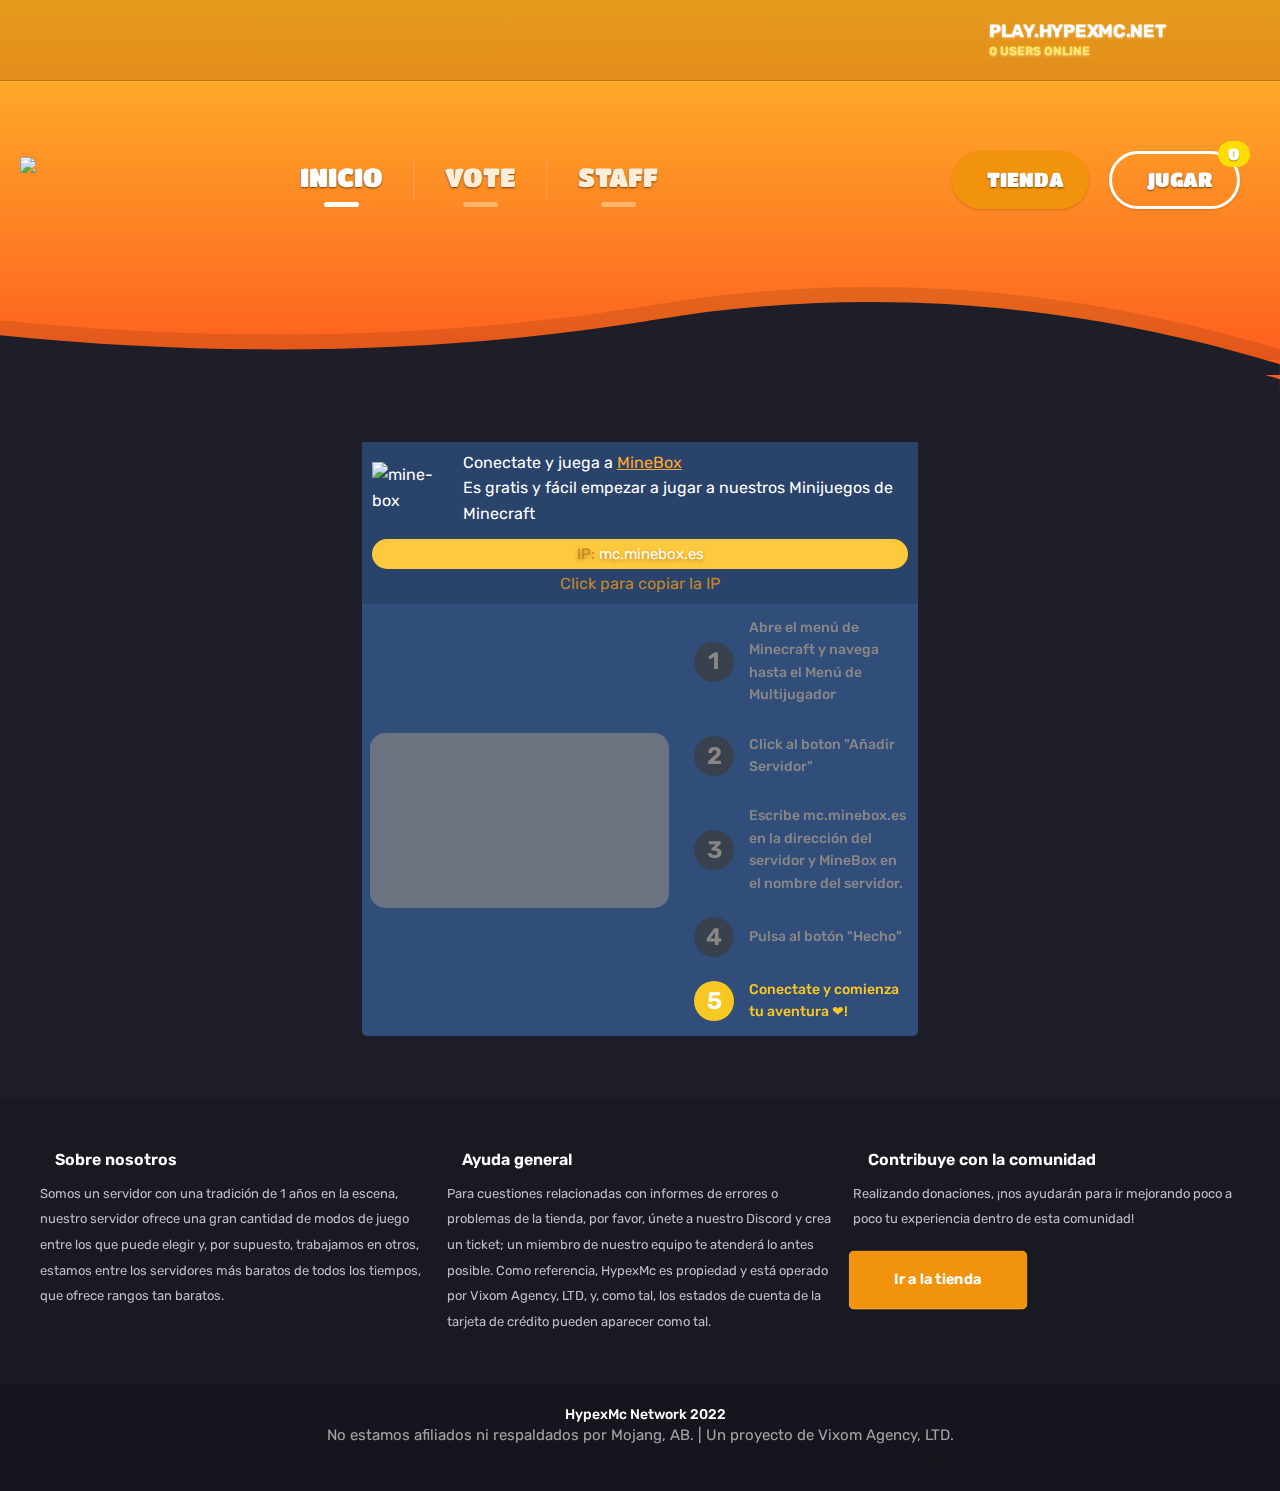
==== commit aacae2af: "Add files via upload" ====
--- a/play/play.html
+++ b/play/play.html
@@ -192,9 +192,9 @@
                 <div class="logo-spacer"></div>
                 <div class="gh-nav">
                     <ul class="nav">
-                        <li class="nav-home nav-current"><a href="https://hypexmc.net/">Inicio</a></li>
-                        <li class="nav-vote"><a href="vote/vote.html">Vote</a></li>
-                        <li class="nav-staff"><a href="staff/staff.html">Staff</a></li>
+    <li class="nav-home nav-current"><a href="https://hypexmc.net/">Inicio</a></li>
+    <li class="nav-vote"><a href="/vote/vote.html">Vote</a></li>
+    <li class="nav-staff"><a href="staff/staff.html">Staff</a></li>
 </ul>
 
                 </div>
@@ -235,59 +235,47 @@
 
         <h1 class="article-title">Play</h1>
 
-        <!--kg-card-begin: html--><div class="step-wrap">
-    <div class="step-section">
-        <div class="step-image">
-            <img src="https://cdn.vox-cdn.com/thumbor/_n1jODtU4MKAU6VJmMta_WK9BZA=/0x0:1920x1080/1200x675/filters:focal(807x387:1113x693)/cdn.vox-cdn.com/uploads/chorus_image/image/65650200/jbareham_191158_ply0958_decade_minecraft.0.jpg">
-        </div>
-        <div class="step-wrap">
-            <strong>Paso #1</strong>
-            <h1>Conectese</h1>
-            <p>
-                Dirígete a la sección Multiplayer en tu Minecraft Launcher. Una vez hecho esto, haz clic en "Añadir servidor" y escribe play.mineglobe.org.
-
-            </p>
-        </div>
-    </div>
-    <div class="step-section">
-        <div class="step-image">
-            <img src="https://cdn.vox-cdn.com/thumbor/_n1jODtU4MKAU6VJmMta_WK9BZA=/0x0:1920x1080/1200x675/filters:focal(807x387:1113x693)/cdn.vox-cdn.com/uploads/chorus_image/image/65650200/jbareham_191158_ply0958_decade_minecraft.0.jpg">
-        </div>
-        <div class="step-wrap">
-            <strong>Paso #2</strong>
-            <h1>Selector de servidor</h1>
-            <p>
-                En HypexMc, ofrecemos una variedad de Mini Juegos diferentes en los que puedes jugar. Simplemente haz clic con el botón derecho del ratón en el "Selector de servidores" y navega por las opciones hasta que encuentres el que te gustaría jugar. Nuestro modo de juego más popular es el de Supervivencia 
-
-            </p>
-        </div>
-    </div>
-    <div class="step-section">
-        <div class="step-image">
-            <img src="https://cdn.vox-cdn.com/thumbor/_n1jODtU4MKAU6VJmMta_WK9BZA=/0x0:1920x1080/1200x675/filters:focal(807x387:1113x693)/cdn.vox-cdn.com/uploads/chorus_image/image/65650200/jbareham_191158_ply0958_decade_minecraft.0.jpg">
-        </div>
-        <div class="step-wrap">
-            <strong>Step 3</strong>
-            <h1>Como juego</h1>
-            <p>
-                Afortunadamente para ti, tenemos varias publicaciones en foros sobre cómo jugar MineGlobe. Además, contamos con un gran equipo de personal que está más que dispuesto a ayudarlo en cualquier forma que necesite.
-
-            </p>
-        </div>
-    </div>
-    <div class="step-section">
-        <div class="step-image">
-            <img src="https://cdn.vox-cdn.com/thumbor/_n1jODtU4MKAU6VJmMta_WK9BZA=/0x0:1920x1080/1200x675/filters:focal(807x387:1113x693)/cdn.vox-cdn.com/uploads/chorus_image/image/65650200/jbareham_191158_ply0958_decade_minecraft.0.jpg">
-        </div>
-        <div class="step-wrap">
-            <strong>That's it!</strong>
-            <h1>Descarga Minecraft.</h1>
-            <p>
-                Esperamos que disfrute de su experiencia en HypexMc. Recuerde, si alguna vez tiene alguna pregunta, no dude en preguntarle a un miembro del personal. Además, únase a nuestra discordia (discord.hypexmc.net) para obtener apoyo adicional.
-
-            </p>
-        </div>
-    </div>
+        <!--kg-card-begin: html-->
+        <div class="pb-10">
+            <div class="container">
+                <div class="bg-primary dark:bg-[#1A283E] rounded-lg overflow-hidden">
+                    <div class="bg-[#2A436A] dark:bg-[#213655] py-3 px-4 grid md:flex gap-5 justify-between items-center">
+                        <div class="flex gap-x-5 items-center md:flex-1">
+                            <div class="">
+                                <img src="https://minebox.es/assets/img/mine-box.svg?v=8c91c28517" alt="mine-box">
+                            </div>
+                            <div class="flex-1">
+                                <p class="text-white">Conectate y juega a <a href="/" class="text-[#FFC93D]">MineBox</a></p>
+                                <span class="text-sm text-white">Es gratis y fácil empezar a jugar a nuestros Minijuegos de Minecraft</span>
+                            </div>
+                        </div>
+                        <div class="text-center copy-text">
+                            <div class="bg-[#FFC93D] text-white rounded-3xl px-5 py-2 text-2xl" style="text-shadow:0px 2px 4px #C48627;">
+                                <span class="text-[#C48627] cursor-pointer">IP: </span>
+                                <span class="ip-address cursor-pointer">mc.minebox.es</span>
+                            </div>
+                            <div class="text-[#C48627] mt-1 cursor-pointer">Click para copiar la IP</div>
+                        </div>
+                    </div>
+                    <div class="p-3">
+                        <div class="grid md:grid-cols-[minmax(0,60%),minmax(0,40%)] gap-10 items-center ">
+                            <div class="bg-gray-500 p-3 rounded-3xl">
+                                <iframe class="rounded-xl w-full aspect-[16/9]" src="https://www.youtube.com/embed/hY1QYgUMAEI" title="¿Cómo accedo a MineBox?" frameborder="0" allow="accelerometer; autoplay; clipboard-write; encrypted-media; gyroscope; picture-in-picture" allowfullscreen=""></iframe>
+                            </div>
+                            <div class="">
+                                <ul class="video-list grid gap-4 text-gray-400">
+                                    <li>Abre el menú de Minecraft y navega hasta el Menú de Multijugador</li>
+                                    <li>Click al boton "Añadir Servidor"</li>
+                                    <li>Escribe mc.minebox.es en la dirección del servidor y MineBox en el nombre del servidor.</li>
+                                    <li>Pulsa al botón "Hecho"</li>
+                                    <li class="active">Conectate y comienza tu aventura ❤!</li>
+                                </ul>
+                            </div>
+                        </div>
+                    </div>
+                </div>
+            </div>
+        </div>
 </div><!--kg-card-end: html-->
 
     </section>
--- a/assets/built/theme.css
+++ b/assets/built/theme.css
@@ -1071,4 +1071,331 @@
 }
 ::-webkit-scrollbar {
     width: 6px;
+}
+.pb-10 {
+    padding-bottom: 2.5rem;
+}
+.pb-10 {
+    padding-bottom: 2.5rem;
+  }
+  .bg-gray-500 {
+    --tw-bg-opacity: 1;
+    background-color: rgb(107 114 128 / var(--tw-bg-opacity));
+}
+.rounded-3xl {
+    border-radius: 1.5rem;
+}
+.rounded-xl {
+    border-radius: 0.75rem;
+}
+.w-full {
+    width: 100%;
+}
+.aspect-\[16\/9\] {
+    aspect-ratio: 16/9;
+}
+audio, canvas, embed, iframe, img, object, svg, video {
+    display: block;
+    vertical-align: middle;
+}
+:after, :before {
+    --tw-content: "";
+}
+.p-3 {
+    padding: 0.75rem;
+}
+.video-list {
+    counter-reset: section;
+}
+.text-gray-400 {
+    --tw-text-opacity: 1;
+    color: rgb(156 163 175 / var(--tw-text-opacity));
+}
+.grid {
+    display: grid;
+}
+.gap-4 {
+    gap: 1rem;
+}
+menu, ol, ul {
+    list-style: none;
+    margin: 0;
+    padding: 0;
+}
+.video-list li {
+    position: relative;
+    padding: 5px 0 5px 55px;
+    font-size: 14px;
+    font-weight: 500;
+    min-height: 40px;
+}
+.video-list li, .video-list li:before {
+    color: #898786;
+    display: flex;
+    align-items: center;
+}
+.gap-x-5 {
+    -moz-column-gap: 1.25rem;
+    column-gap: 1.25rem;
+}
+.items-center {
+    align-items: center;
+}
+.flex {
+    display: flex;
+}
+.px-4 {
+    padding-left: 1rem;
+    padding-right: 1rem;
+}
+.py-3 {
+    padding-top: 0.75rem;
+    padding-bottom: 0.75rem;
+}
+.video-list .active {
+    color: #f8c822;
+}
+.video-list .active:before {
+    color: #fff;
+    background: #f8c822;
+}
+.video-list li:before {
+    counter-increment: section;
+    content: counters(section, ".") " ";
+    position: absolute;
+    height: 40px;
+    width: 40px;
+    left: 0;
+    top: 50%;
+    background: rgba(61, 61, 61, 0.72);
+    font-size: 24px;
+    font-weight: 600;
+    border-radius: 50%;
+    justify-content: center;
+    transform: translateY(-50%);
+}
+.text-center {
+    text-align: center;
+}
+.cursor-pointer {
+    cursor: pointer;
+}
+.text-\[\#C48627\] {
+    --tw-text-opacity: 1;
+    color: rgb(196 134 39 / var(--tw-text-opacity));
+}
+.text-\[\#C48627\] {
+    --tw-text-opacity: 1;
+    color: rgb(196 134 39 / var(--tw-text-opacity));
+}
+element.style {
+    text-shadow: 0px 2px 4px #c48627;
+}
+.text-white {
+    --tw-text-opacity: 1;
+    color: rgb(255 255 255 / var(--tw-text-opacity));
+}
+.text-2xl {
+    font-size: 1.5rem;
+    line-height: 2rem;
+}
+.py-2 {
+    padding-top: 0.5rem;
+    padding-bottom: 0.5rem;
+}
+.px-5 {
+    padding-left: 1.25rem;
+    padding-right: 1.25rem;
+}
+.bg-\[\#FFC93D\] {
+    --tw-bg-opacity: 1;
+    background-color: rgb(255 201 61 / var(--tw-bg-opacity));
+}
+.rounded-3xl {
+    border-radius: 1.5rem;
+}
+.bg-\[\#2A436A\] {
+    --tw-bg-opacity: 1;
+    background-color: rgb(42 67 106 / var(--tw-bg-opacity));
+  }
+  :root {
+    --primary: #314d7a;
+    --white: #fff;
+  }
+.bg-primary {
+    --tw-bg-opacity: 1;
+    background-color: rgb(49 77 122 / var(--tw-bg-opacity));
+}
+.container {
+    max-width: 992px;
+}
+.container {
+    max-width: 768px;
+}
+.container {
+    max-width: 576px;
+}
+.container {
+    width: 100%;
+}
+.container {
+    margin-left: auto;
+    margin-right: auto;
+    padding-left: 1rem;
+    padding-right: 1rem;
+    transition-property: color, background-color, border-color, fill, stroke, opacity, box-shadow, transform, filter, -webkit-text-decoration-color, -webkit-backdrop-filter;
+    transition-property: color, background-color, border-color, text-decoration-color, fill, stroke, opacity, box-shadow, transform, filter, backdrop-filter;
+    transition-property: color, background-color, border-color, text-decoration-color, fill, stroke, opacity, box-shadow, transform, filter, backdrop-filter, -webkit-text-decoration-color, -webkit-backdrop-filter;
+    transition-timing-function: cubic-bezier(0.4, 0, 0.2, 1);
+    transition-duration: 0.15s;
+}
+.rounded-lg {
+    border-radius: 0.5rem;
+}
+.md\:flex {
+    display: flex;
+}
+.px-4 {
+    padding-left: 1rem;
+    padding-right: 1rem;
+}
+.py-3 {
+    padding-top: 0.75rem;
+    padding-bottom: 0.75rem;
+}
+.bg-\[\#2A436A\] {
+    --tw-bg-opacity: 1;
+    background-color: rgb(42 67 106 / var(--tw-bg-opacity));
+}
+.gap-5 {
+    gap: 1.25rem;
+}
+.justify-between {
+    justify-content: space-between;
+}
+.items-center {
+    align-items: center;
+}
+.grid {
+    display: grid;
+}
+.md\:flex-1 {
+    flex: 1 1 0%;
+}
+.gap-x-5 {
+    -moz-column-gap: 1.25rem;
+    column-gap: 1.25rem;
+}
+.items-center {
+    align-items: center;
+}
+.flex {
+    display: flex;
+}
+element.style {
+    text-shadow: 0px 2px 4px #314d7a;
+}
+.text-white {
+    --tw-text-opacity: 1;
+    color: rgb(255 255 255 / var(--tw-text-opacity));
+}
+.text-2xl {
+    font-size: 1.5rem;
+    line-height: 2rem;
+}
+.py-2 {
+    padding-top: 0.5rem;
+    padding-bottom: 0.5rem;
+}
+.px-5 {
+    padding-left: 1.25rem;
+    padding-right: 1.25rem;
+}
+.bg-\[\#FFC93D\] {
+    --tw-bg-opacity: 1;
+    background-color: rgb(255 201 61 / var(--tw-bg-opacity));
+}
+.text-\[\#C48627\] {
+    --tw-text-opacity: 1;
+    color: rgb(196 134 39 / var(--tw-text-opacity));
+}
+.cursor-pointer {
+    cursor: pointer;
+}
+.text-\[\#C48627\] {
+    --tw-text-opacity: 1;
+    color: rgb(196 134 39 / var(--tw-text-opacity));
+}
+.cursor-pointer {
+    cursor: pointer;
+}
+.mt-1 {
+    margin-top: 0.25rem;
+}
+.p-3 {
+    padding: 0.75rem;
+}
+.md\:grid-cols-\[minmax\(0\2c 60\%\)\2c minmax\(0\2c 40\%\)\] {
+    grid-template-columns: minmax(0, 60%) minmax(0, 40%);
+}
+.gap-10 {
+    gap: 2.5rem;
+}
+.items-center {
+    align-items: center;
+}
+.grid {
+    display: grid;
+}
+.p-3 {
+    padding: 0.75rem;
+}
+.bg-gray-500 {
+    --tw-bg-opacity: 1;
+    background-color: rgb(107 114 128 / var(--tw-bg-opacity));
+}
+.video-list {
+    counter-reset: section;
+}
+.text-gray-400 {
+    --tw-text-opacity: 1;
+    color: rgb(156 163 175 / var(--tw-text-opacity));
+}
+.gap-4 {
+    gap: 1rem;
+}
+.grid {
+    display: grid;
+}
+menu, ol, ul {
+    list-style: none;
+    margin: 0;
+    padding: 0;
+}
+.video-list li, .video-list li:before {
+    color: #898786;
+    display: flex;
+    align-items: center;
+}
+.video-list li {
+    position: relative;
+    padding: 5px 0 5px 55px;
+    font-size: 14px;
+    font-weight: 500;
+    min-height: 40px;
+}
+.video-list .active {
+    color: #f8c822;
+}
+.video-list li, .video-list li:before {
+    color: #898786;
+    display: flex;
+    align-items: center;
+}
+.video-list li {
+    position: relative;
+    padding: 5px 0 5px 55px;
+    font-size: 14px;
+    font-weight: 500;
+    min-height: 40px;
 }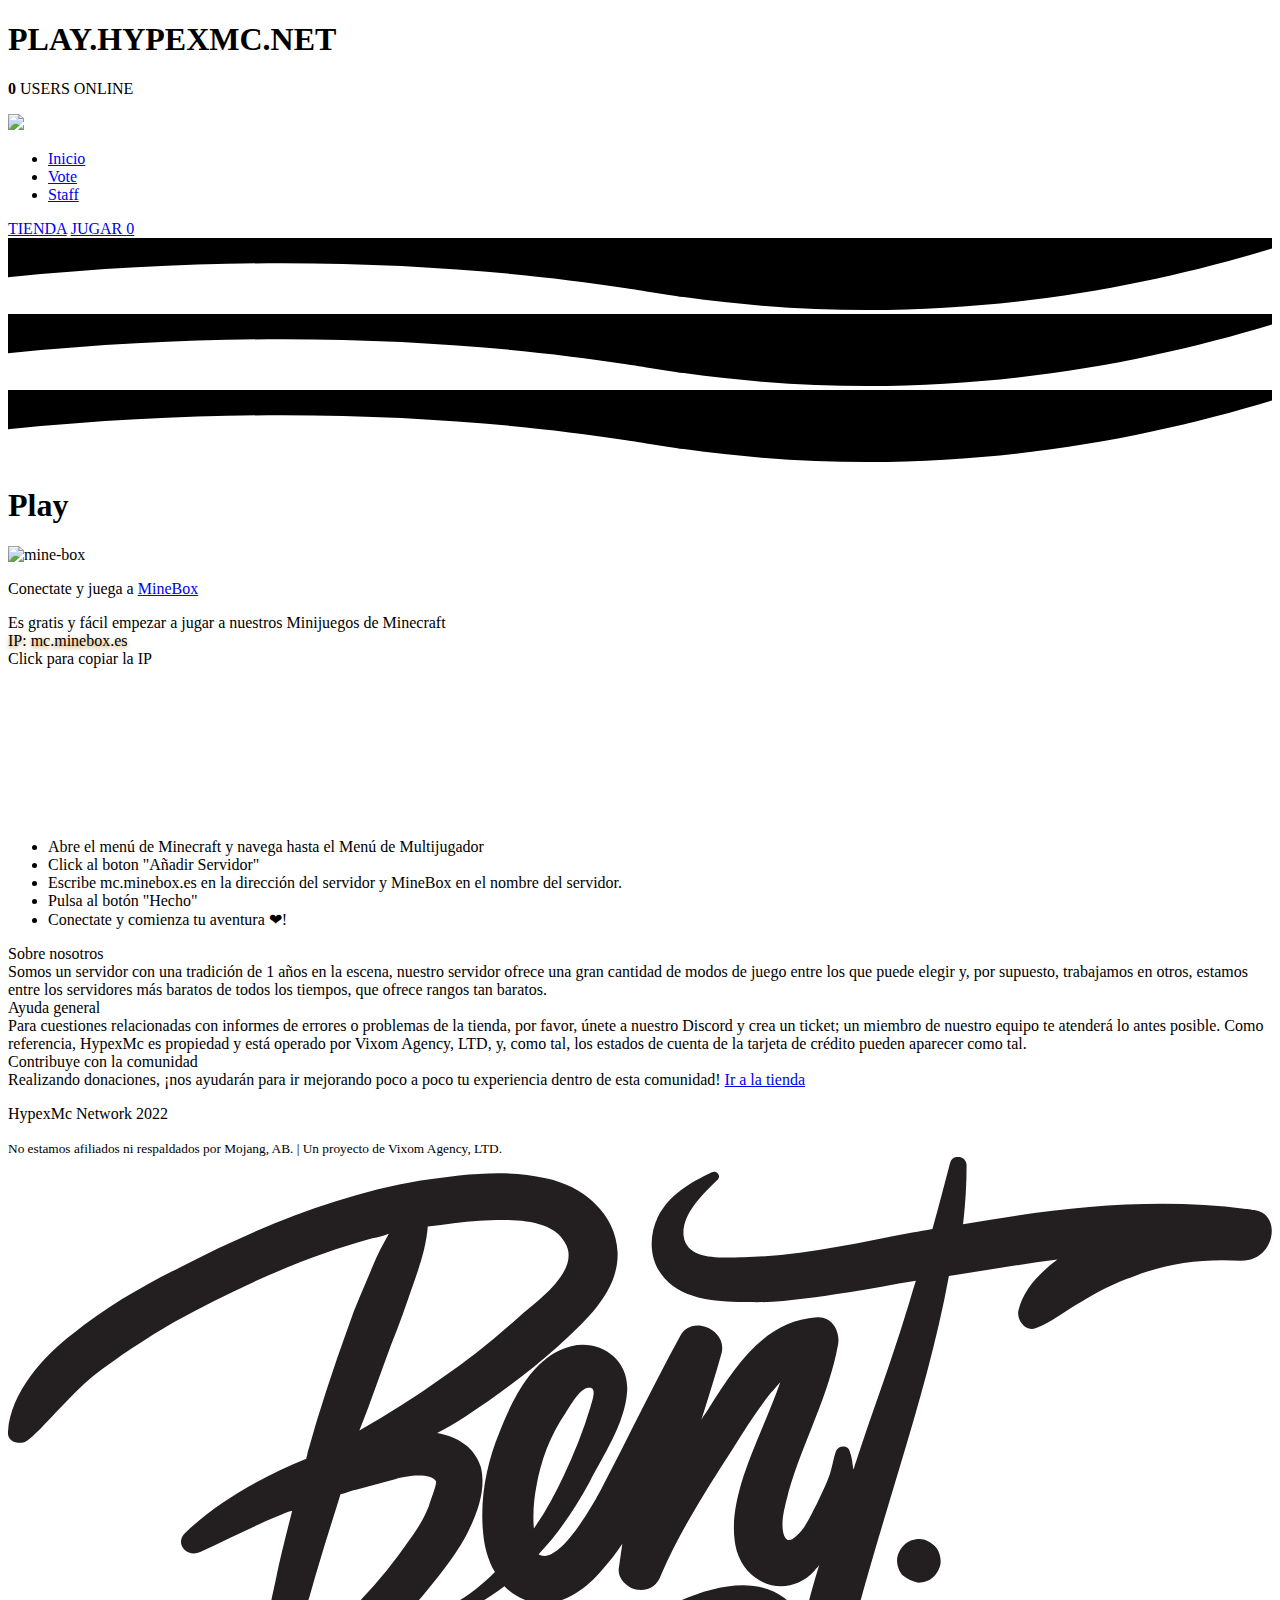
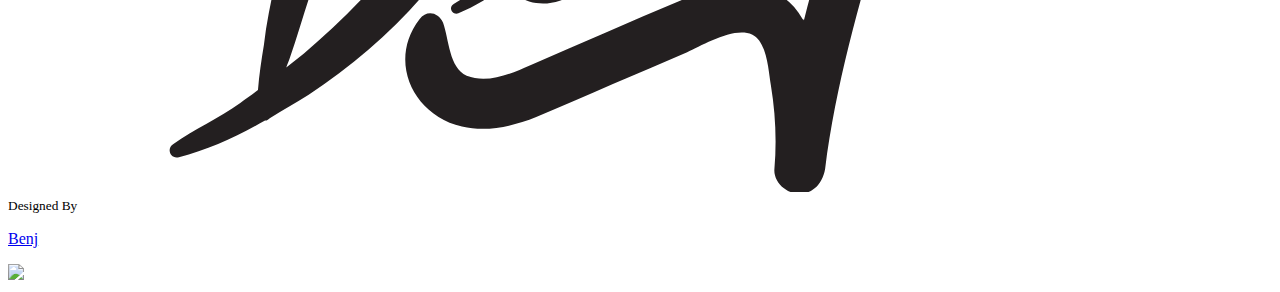
==== commit edbabfea: "Update play.html" ====
--- a/play/play.html
+++ b/play/play.html
@@ -3,11 +3,11 @@
 <html lang="en">
 <head>
 
-    <title>Play</title>
+    <title>HypexMc | Servidor de Minecraft 1.8x-1.18x </title>
     <meta charset="utf-8" />
     <meta http-equiv="X-UA-Compatible" content="IE=edge" />
     <meta name="HandheldFriendly" content="True" />
-    <link rel="icon" href="https://mineglobe.org/favicon.png" type="image/png" />
+    <link rel="icon" href="https://cdn.discordapp.com/attachments/915501580822933504/928827594579775539/xxxxx.png" type="image/png" />
     <meta name="viewport" content="width=device-width, initial-scale=1.0" />
     <link rel="preconnect" href="https://fonts.googleapis.com">
     <link rel="preconnect" href="https://fonts.gstatic.com" crossorigin>
@@ -15,29 +15,28 @@
     <link rel="stylesheet" href="https://cdnjs.cloudflare.com/ajax/libs/font-awesome/6.0.0-beta3/css/all.min.css" integrity="sha512-Fo3rlrZj/k7ujTnHg4CGR2D7kSs0v4LLanw2qksYuRlEzO+tcaEPQogQ0KaoGN26/zrn20ImR1DfuLWnOo7aBA==" crossorigin="anonymous" referrerpolicy="no-referrer" />
     <link href="https://fonts.googleapis.com/css2?family=Rubik:ital,wght@0,300;0,400;0,500;0,600;0,700;0,800;0,900;1,300;1,400;1,500;1,600;1,700;1,800;1,900&display=swap" rel="stylesheet">
     <link rel="stylesheet" href="https://cdnjs.cloudflare.com/ajax/libs/MaterialDesign-Webfont/6.4.95/css/materialdesignicons.min.css" integrity="sha512-RJM8wxxnhWj3XFj27wTSVh6GEPnKuRn4M7O8x/Rq5iCPwKn9UAZnsBLCvc/zS3LbKYD7h54X8GyS9fIxHJEhNw==" crossorigin="anonymous" referrerpolicy="no-referrer" />
-    <link rel="stylesheet" type="text/css" href="/assets/built/screen.css?v=45f30f258a" />
-    <link rel="stylesheet" type="text/css" href="/assets/built/theme.css?v=45f30f258a" />
+    <link rel="stylesheet" type="text/css" href="assets/built/screen.css" />
+    <link rel="stylesheet" type="text/css" href="assets/built/theme.css" />
+    <link rel="stylesheet" type="text/css" href="assets/built/global.css" />
+    <meta name="description" content="Servidor de Minecraft repleto de características que ofrecen modos de juego únicos como Prision OP, Survival, SkyWars, BedWars, KnockBackFFA,. Únete ya a mc.hypexmc.net" />
     <link rel="icon" href="/favicon.png" type="image/png" />
-    <link rel="canonical" href="https://mineglobe.org/play/" />
+    <link rel="canonical" href="https://hypexmc.net/" />
     <meta name="referrer" content="no-referrer-when-downgrade" />
+    <link rel="next" href="https://hypexmc.net/page/2/" />
     
-    <meta property="og:site_name" content="MineGlobe" />
+    <meta property="og:site_name" content="HypexMc Network" />
     <meta property="og:type" content="website" />
-    <meta property="og:title" content="Play" />
-    <meta property="og:description" content="Step 1             Connecting                              Head over to the Multiplayer section on your Minecraft Launcher. When done, click &#x27;Add Server&#x27; and type in play.mineglobe.org then click enter and you should in our hub!                                                                                      Step 2             Server Selector                              On MineGlobe, we offer a variety of different realms you can play on." />
-    <meta property="og:url" content="https://mineglobe.org/play/" />
-    <meta property="og:image" content="https://mineglobe.org/content/images/2021/12/Mineglobe-Christmas-DC-banner-1.jpg" />
-    <meta property="article:published_time" content="2021-11-29T22:37:56.000Z" />
-    <meta property="article:modified_time" content="2021-11-30T15:04:38.000Z" />
+    <meta property="og:title" content="HypexMc Network" />
+    <meta property="og:description" content="Servidor de Minecraft repleto de características que ofrecen modos de juego únicos como Prision OP, Survival, SkyWars, BedWars, KnockBackFFA,. Únete ya a mc.hypexmc.net" />
+    <meta property="og:url" content="https://hypexmc.net/" />
+    <meta property="og:image" content="https://cdn.discordapp.com/attachments/915501580822933504/929445633876717578/bndcv2.png" />
     <meta property="article:publisher" content="https://www.facebook.com/ghost" />
     <meta name="twitter:card" content="summary_large_image" />
-    <meta name="twitter:title" content="Play" />
-    <meta name="twitter:description" content="Step 1             Connecting                              Head over to the Multiplayer section on your Minecraft Launcher. When done, click &#x27;Add Server&#x27; and type in play.mineglobe.org then click enter and you should in our hub!                                                                                      Step 2             Server Selector                              On MineGlobe, we offer a variety of different realms you can play on." />
-    <meta name="twitter:url" content="https://mineglobe.org/play/" />
-    <meta name="twitter:image" content="https://mineglobe.org/content/images/2021/12/Mineglobe-Christmas-DC-banner.jpg" />
-    <meta name="twitter:label1" content="Written by" />
-    <meta name="twitter:data1" content="MineGlobe" />
-    <meta name="twitter:site" content="@MineGlobeOrg" />
+    <meta name="twitter:title" content="HypexMc" />
+    <meta name="twitter:description" content="Servidor de Minecraft repleto de características que ofrecen modos de juego únicos como Prision OP, Survival, SkyWars, BedWars, KnockBackFFA,. Únete ya a mc.hypexmc.net" />
+    <meta name="twitter:url" content="https://hypexmc.net/" />
+    <meta name="twitter:image" content="https://cdn.discordapp.com/attachments/915501580822933504/929445633876717578/bndcv2.png" />
+    <meta name="twitter:site" content="@HypexMcNT" />
     <meta property="og:image:width" content="960" />
     <meta property="og:image:height" content="540" />
     
@@ -181,8 +180,8 @@
                             <p><strong class="players">0</strong> USERS ONLINE</p>
                         </div>
                     </div>
-                    <a href="https://twitter.com/MineGlobeOrg"><i class="mdi mdi-twitter"></i></a>
-                    <a href="https://www.tiktok.com/@headedog"><i class="fab fa-tiktok"></i></a>
+                    <a href="https://twitter.com/HypexMCNT"><i class="mdi mdi-twitter"></i></a>
+                    <a href="https://www.tiktok.com/@HypexMCNT"><i class="fab fa-tiktok"></i></a>
                 </div>
             </div>
         </div>
